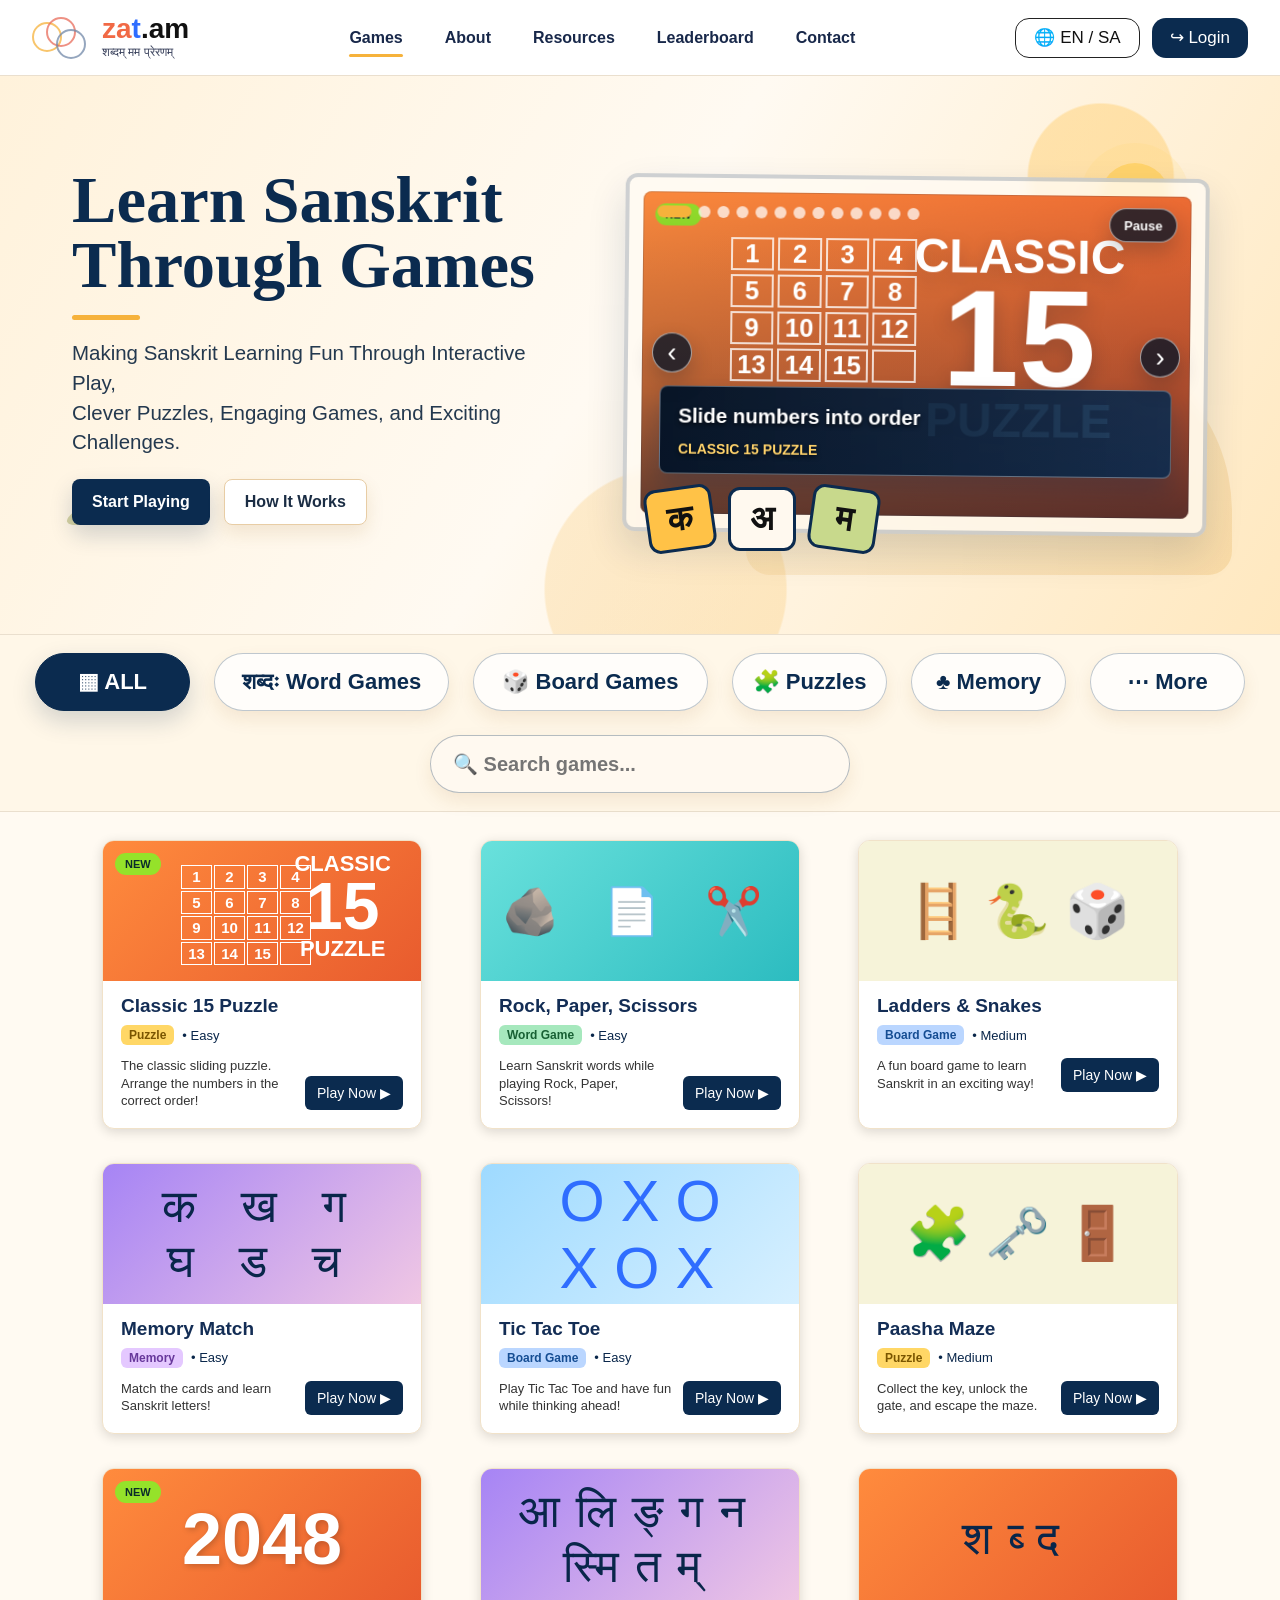
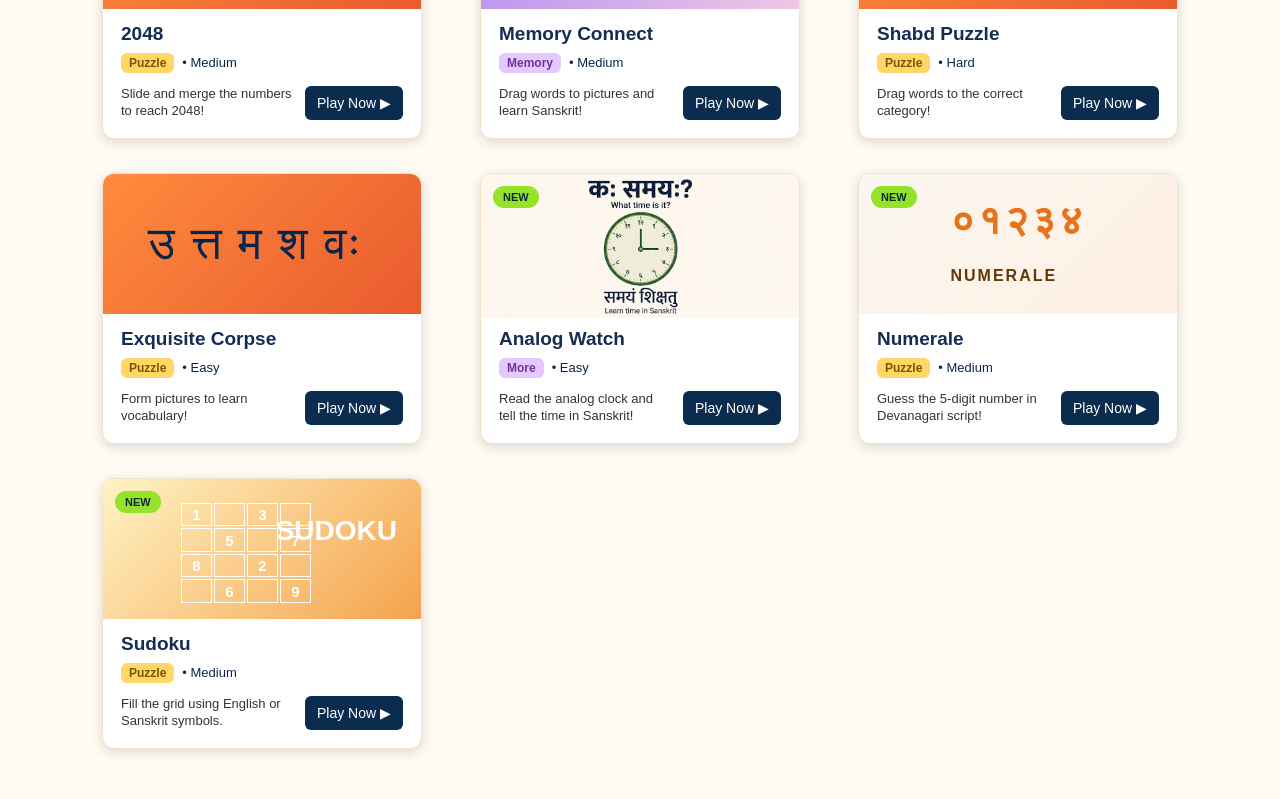
==== index.html @ 0edf9dce "Added more filtter mode" ====
<!DOCTYPE html>
<html lang="en">

<head>
  <meta charset="UTF-8" />
  <meta name="viewport" content="width=device-width, initial-scale=1.0" />
  <title>Zat.am - Sanskrit Games</title>

  <style>
    * {
      box-sizing: border-box;
      margin: 0;
      padding: 0;
      font-family: Arial, Helvetica, sans-serif;
    }

    body {
      background: #fffaf2;
      color: #09264a;
      overflow-x: hidden;
    }

    header {
      height: 76px;
      background: white;
      display: flex;
      align-items: center;
      justify-content: space-between;
      padding: 0 32px;
      border-bottom: 1px solid #eadfce;
      position: sticky;
      top: 0;
      z-index: 10;
    }

    .logo {
      display: flex;
      align-items: center;
      gap: 12px;
    }

    .logo-mark {
      width: 58px;
      height: 42px;
      position: relative;
    }

    .circle {
      position: absolute;
      width: 30px;
      height: 30px;
      border: 2px solid;
      border-radius: 50%;
      opacity: 0.75;
    }

    .c1 {
      border-color: #f6b23b;
      left: 0;
      top: 5px;
    }

    .c2 {
      border-color: #e86c5b;
      left: 14px;
      top: 0;
    }

    .c3 {
      border-color: #7188a8;
      left: 24px;
      top: 12px;
    }

    .logo-text h1 {
      font-size: 28px;
      line-height: 24px;
      font-weight: 800;
    }

    .logo-text span:nth-child(1) {
      color: #f16945;
    }

    .logo-text span:nth-child(2) {
      color: #2f6dff;
    }

    .logo-text span:nth-child(3) {
      color: #111;
    }

    .logo-text p {
      font-size: 12px;
      color: #39415c;
      margin-top: 4px;
    }

    nav {
      display: flex;
      gap: 42px;
      font-weight: 600;
      color: #18284a;
    }

    nav a {
      text-decoration: none;
      color: inherit;
      padding: 28px 0;
      position: relative;
    }

    nav a.active::after {
      content: "";
      position: absolute;
      left: 0;
      bottom: 18px;
      width: 100%;
      height: 3px;
      background: #f6b23b;
      border-radius: 999px;
    }

    .header-actions {
      display: flex;
      align-items: center;
      gap: 12px;
    }

    .lang-btn,
    .login-btn {
      height: 40px;
      border-radius: 14px;
      padding: 0 18px;
      font-size: 17px;
      cursor: pointer;
      display: flex;
      align-items: center;
      gap: 8px;
    }

    .lang-btn {
      background: white;
      border: 1.5px solid #222;
      color: #111;
    }

    .login-btn {
      background: #0b2b4f;
      color: white;
      border: none;
    }

    .user-profile {
      display: none;
      align-items: center;
      gap: 10px;
      background: white;
      border: 1.5px solid #0b2b4f;
      border-radius: 16px;
      padding: 5px 8px 5px 5px;
    }

    .user-profile img {
      width: 34px;
      height: 34px;
      border-radius: 50%;
      object-fit: cover;
      border: 2px solid #f6b23b;
      background: #ffe1a5;
    }

    #userName {
      max-width: 120px;
      font-size: 14px;
      font-weight: 700;
      color: #0b2b4f;
      white-space: nowrap;
      overflow: hidden;
      text-overflow: ellipsis;
    }

    #logoutBtn {
      background: #f6b23b;
      color: white;
      border: none;
      border-radius: 10px;
      padding: 7px 10px;
      cursor: pointer;
      font-weight: 700;
      font-size: 13px;
    }

    #logoutBtn:hover {
      background: #ef6945;
    }

    .hero {
      min-height: clamp(500px, 62vh, 640px);
      background:
        radial-gradient(circle at 86% 18%, rgba(255, 192, 70, 0.34) 0 72px, transparent 74px),
        radial-gradient(circle at 52% 92%, rgba(246, 178, 59, 0.2) 0 120px, transparent 122px),
        linear-gradient(120deg, #fff2db 0%, #fffaf2 48%, #ffe8bf 100%);
      display: grid;
      grid-template-columns: minmax(320px, 0.9fr) minmax(380px, 1.05fr);
      align-items: center;
      gap: clamp(26px, 4vw, 58px);
      padding: clamp(34px, 4.5vw, 58px) clamp(24px, 6vw, 72px);
      overflow: hidden;
      position: relative;
    }

    .hero::before,
    .hero::after {
      content: "";
      position: absolute;
      pointer-events: none;
      opacity: 0.42;
    }

    .hero::before {
      width: 86px;
      height: 22px;
      left: 5%;
      bottom: 21%;
      background: #9d9f47;
      border-radius: 50%;
      transform: rotate(-22deg);
    }

    .hero::after {
      width: 54px;
      height: 16px;
      right: 7%;
      top: 33%;
      background: #d8aa45;
      border-radius: 50%;
      transform: rotate(58deg);
    }

    .hero-text {
      position: relative;
      z-index: 2;
    }

    .hero h2 {
      font-family: Georgia, serif;
      font-size: clamp(44px, 5.2vw, 78px);
      line-height: 0.98;
      color: #0b2b4f;
      margin-bottom: 18px;
      max-width: 580px;
    }

    .underline {
      width: 68px;
      height: 5px;
      background: #f6b23b;
      border-radius: 999px;
      margin-bottom: 18px;
    }

    .hero p {
      color: #24394f;
      font-size: clamp(17px, 1.6vw, 22px);
      line-height: 1.45;
      margin-bottom: 22px;
      max-width: 560px;
    }

    .hero-buttons {
      display: flex;
      flex-wrap: wrap;
      gap: 14px;
      margin-bottom: 18px;
    }

    .primary-btn,
    .secondary-btn {
      min-height: 46px;
      border-radius: 8px;
      padding: 0 20px;
      border: none;
      font-weight: 700;
      cursor: pointer;
      font-size: 16px;
      transition: transform 0.2s ease, box-shadow 0.2s ease, background 0.2s ease;
    }

    .primary-btn {
      background: #0b2b4f;
      color: white;
      box-shadow: 0 10px 22px rgba(11, 43, 79, .18);
    }

    .secondary-btn {
      background: white;
      color: #1b2d44;
      border: 1px solid #e8cda5;
      box-shadow: 0 8px 18px rgba(143, 93, 20, 0.12);
    }

    .primary-btn:hover,
    .secondary-btn:hover {
      transform: translateY(-3px);
      box-shadow: 0 14px 26px rgba(11, 43, 79, .18);
    }

    .hero-art {
      min-height: clamp(320px, 36vw, 440px);
      display: flex;
      align-items: center;
      justify-content: center;
      position: relative;
    }

    .sun {
      width: 70px;
      height: 70px;
      background: #ffd36b;
      border-radius: 50%;
      position: absolute;
      top: 28px;
      right: 38px;
      box-shadow: 0 0 0 20px rgba(255, 211, 107, 0.16);
    }

    .mountain {
      width: clamp(320px, 38vw, 560px);
      height: clamp(160px, 19vw, 250px);
      border-radius: 180px 180px 24px 24px;
      background: linear-gradient(135deg, #f0c879, #d99119);
      position: absolute;
      right: -24px;
      bottom: 0;
      opacity: .18;
    }

    .temple {
      display: none;
    }

    .hero-card {
      width: 68px;
      height: 64px;
      background: #ffc247;
      border: 3px solid #0b2b4f;
      border-radius: 12px;
      display: grid;
      place-items: center;
      font-size: 34px;
      font-weight: 800;
      color: #111;
      transform: rotate(-8deg);
      position: absolute;
      bottom: 24px;
      animation: letterFloat 3.8s ease-in-out infinite;
      z-index: 7;
    }

    .card1 {
      left: 22px;
    }

    .card2 {
      left: 104px;
      background: #fff9ef;
      transform: rotate(0deg);
      animation-delay: -1.1s;
    }

    .card3 {
      left: 186px;
      background: #c8d98c;
      transform: rotate(8deg);
      animation-delay: -2.2s;
    }

    .game-slideshow {
      width: min(620px, 100%);
      height: clamp(280px, 28vw, 385px);
      position: relative;
      z-index: 2;
      border: 4px solid rgba(11, 43, 79, 0.2);
      border-radius: 12px;
      background: rgba(255, 250, 242, 0.78);
      box-shadow: 0 18px 38px rgba(11, 43, 79, 0.14);
      overflow: hidden;
      transform: rotate(0.6deg);
      padding: 14px;
      backdrop-filter: blur(6px);
    }

    .game-slideshow::before {
      content: "";
      position: absolute;
      inset: 14px;
      border-radius: 8px;
      border: 1px solid rgba(11, 43, 79, 0.16);
      pointer-events: none;
      z-index: 2;
    }

    .slide {
      position: absolute;
      inset: 14px;
      display: block;
      border-radius: 8px;
      opacity: 0;
      transform: translateX(22px) scale(0.985);
      transition: opacity 0.45s ease, transform 0.45s ease;
      overflow: hidden;
      background: #fff7e8;
    }

    .slide.active {
      opacity: 1;
      transform: translateX(0) scale(1);
    }

    .slide-preview {
      width: 100%;
      height: 100%;
      position: relative;
      display: grid;
      place-items: center;
      overflow: hidden;
    }

    .slide-preview::after {
      content: "";
      position: absolute;
      inset: 0;
      background: linear-gradient(180deg, rgba(5, 20, 39, 0.02), rgba(5, 20, 39, 0.26) 58%, rgba(5, 20, 39, 0.62));
      pointer-events: none;
    }

    .slide-preview img {
      width: 100%;
      height: 100%;
      object-fit: cover;
      display: block;
    }

    .slide-art {
      position: relative;
      z-index: 1;
      color: #0b2b4f;
      font-size: clamp(48px, 7vw, 84px);
      font-weight: 800;
      line-height: 1.04;
      text-align: center;
      text-shadow: 0 8px 20px rgba(5, 20, 39, 0.14);
    }

    .slide-puzzle-grid {
      position: absolute;
      left: 16%;
      top: 14%;
      z-index: 1;
      width: min(230px, 34%);
      aspect-ratio: 4 / 3;
      display: grid;
      grid-template-columns: repeat(4, 1fr);
      gap: 4px;
    }

    .slide-puzzle-grid span {
      display: grid;
      place-items: center;
      border: 2px solid rgba(255, 255, 255, 0.78);
      color: #fff !important;
      font-weight: 800;
      font-size: clamp(16px, 2vw, 28px);
    }

    .slide-big-title {
      position: absolute;
      right: 12%;
      top: 12%;
      z-index: 1;
      color: #fff !important;
      text-align: center;
      font-size: clamp(28px, 4vw, 48px);
      font-weight: 800;
      line-height: 0.95;
      text-shadow: 0 8px 20px rgba(5, 20, 39, 0.22);
    }

    .slide-big-title strong {
      display: block;
      font-size: clamp(84px, 12vw, 138px);
      line-height: 0.86;
    }

    .slide-caption {
      position: absolute;
      left: 18px;
      right: 18px;
      bottom: 18px;
      max-width: none;
      z-index: 4;
      color: white;
      font-size: clamp(17px, 1.5vw, 22px);
      font-weight: 800;
      line-height: 1.16;
      padding: 14px 18px;
      border-radius: 8px;
      background: linear-gradient(90deg, rgba(5, 20, 39, 0.98), rgba(11, 43, 79, 0.9));
      border: 1px solid rgba(255, 255, 255, 0.35);
      box-shadow: 0 14px 24px rgba(11, 43, 79, 0.28);
      text-shadow: 0 2px 4px rgba(0, 0, 0, 0.72);
    }

    .slide-caption,
    .slide-caption * {
      color: #fff !important;
    }

    .slide-caption span {
      display: block;
      color: #ffd36b !important;
      font-size: 14px;
      margin-top: 8px;
      text-transform: uppercase;
      letter-spacing: 0;
    }

    .slide-dots {
      position: absolute;
      left: 28px;
      top: 28px;
      z-index: 5;
      display: flex;
      gap: 7px;
    }

    .slide-dot {
      width: 12px;
      height: 12px;
      border-radius: 50%;
      border: 0;
      background: rgba(255, 255, 255, 0.72);
      cursor: pointer;
      transition: width 0.2s ease, background 0.2s ease;
    }

    .slide-dot.active {
      background: #f6b23b;
      width: 34px;
      border-radius: 999px;
    }

    .slide-arrow,
    .slide-toggle {
      position: absolute;
      z-index: 6;
      border: 1px solid rgba(255, 255, 255, 0.56);
      background: rgba(5, 20, 39, 0.78);
      color: white;
      box-shadow: 0 10px 22px rgba(5, 20, 39, 0.24);
      cursor: pointer;
      transition: transform 0.2s ease, background 0.2s ease;
    }

    .slide-arrow {
      top: 50%;
      width: 40px;
      height: 40px;
      border-radius: 50%;
      display: grid;
      place-items: center;
      font-size: 28px;
      line-height: 1;
      transform: translateY(-50%);
    }

    .slide-arrow:hover,
    .slide-toggle:hover {
      background: rgba(11, 43, 79, 0.94);
    }

    .slide-prev {
      left: 24px;
    }

    .slide-next {
      right: 24px;
    }

    .slide-arrow:hover {
      transform: translateY(-50%) scale(1.06);
    }

    .slide-toggle {
      right: 28px;
      top: 26px;
      min-height: 34px;
      border-radius: 999px;
      padding: 0 14px;
      font-size: 13px;
      font-weight: 800;
    }

    .search-box {
      width: min(420px, 100%);
      position: relative;
    }

    #gameSearch {
      width: 100%;
      height: 58px;
      padding: 0 22px;
      border: 1.5px solid rgba(11, 43, 79, 0.3);
      border-radius: 999px;
      background: rgba(255, 250, 242, 0.86);
      color: #09264a;
      font-size: 20px;
      font-weight: 800;
      outline: none;
      box-shadow: 0 8px 18px rgba(143, 93, 20, 0.1);
      transition: all 0.2s ease;
    }

    #gameSearch:focus {
      background: white;
      border-color: #f6b23b;
      box-shadow: 0 4px 14px rgba(246, 178, 59, .35);
    }

    .category-bar {
      background: #fff7e8;
      display: flex;
      justify-content: center;
      align-items: center;
      gap: 24px;
      padding: 18px 32px;
      border-top: 1px solid #eadfce;
      border-bottom: 1px solid #eadfce;
      flex-wrap: wrap;
    }

    .category {
      min-width: 155px;
      height: 58px;
      border-radius: 999px;
      border: 1.5px solid rgba(11, 43, 79, 0.26);
      background: rgba(255, 255, 255, 0.78);
      color: #0b2b4f;
      font-size: 22px;
      font-weight: 800;
      display: flex;
      align-items: center;
      justify-content: center;
      gap: 10px;
      box-shadow: 0 8px 18px rgba(143, 93, 20, 0.1);
      cursor: pointer;
      white-space: nowrap;
      transition: all 0.2s ease;
    }

    .category:hover {
      transform: translateY(-4px) scale(1.03);
      box-shadow: 0 8px 18px rgba(11, 43, 79, .16);
    }

    .category.wide {
      min-width: 235px;
    }

    .category.active {
      background: #0b2b4f;
      color: white;
      border-color: #0b2b4f;
      box-shadow: 0 10px 24px rgba(11, 43, 79, .18);
    }

    .games {
      max-width: 1120px;
      margin: 28px auto 50px;
      display: grid;
      grid-template-columns: repeat(3, 320px);
      justify-content: center;
      gap: 34px 58px;
    }

    .game-card {
      width: 320px;
      background: white;
      border-radius: 12px;
      overflow: hidden;
      box-shadow: 0 3px 12px rgba(0, 0, 0, .14);
      border: 1px solid #f1e2c9;
      transition: transform 0.24s ease, box-shadow 0.24s ease;
    }

    .game-card:hover {
      transform: translateY(-8px) rotate(-0.4deg);
      box-shadow: 0 14px 28px rgba(11, 43, 79, .18);
    }

    .game-card:hover .game-image {
      transform: scale(1.025);
    }

    .game-card.hide {
      display: none;
    }

    .game-image {
      height: 140px;
      position: relative;
      display: grid;
      place-items: center;
      transition: transform 0.24s ease;
    }

    .orange {
      background: linear-gradient(135deg, #ff8b3d, #e85b2e);
    }

    .teal {
      background: linear-gradient(135deg, #69e1dc, #2cbcc0);
    }

    .green {
      background: #f6f3d9;
    }

    .purple {
      background: linear-gradient(135deg, #a684f5, #f0c7e4);
    }

    .blue {
      background: linear-gradient(135deg, #9edaff, #d7f0ff);
    }

    .new-tag {
      position: absolute;
      top: 12px;
      left: 12px;
      background: #95e22a;
      color: #0b2b2b;
      font-size: 11px;
      font-weight: 800;
      padding: 5px 10px;
      border-radius: 999px;
    }

    .puzzle-preview {
      width: 130px;
      height: 100px;
      display: grid;
      grid-template-columns: repeat(4, 1fr);
      gap: 2px;
      position: absolute;
      left: 78px;
      top: 24px;
    }

    .puzzle-preview div {
      border: 1px solid white;
      color: white;
      display: grid;
      place-items: center;
      font-weight: 700;
      font-size: 15px;
    }

    .big-title {
      position: absolute;
      right: 30px;
      top: 12px;
      color: white;
      text-align: center;
      font-size: 22px;
      font-weight: 800;
      line-height: 1;
    }

    .big-title strong {
      font-size: 66px;
      display: block;
      line-height: .95;
    }

    .emoji-art {
      font-size: 46px;
      letter-spacing: 16px;
      text-align: center;
      position: relative;
    }

    .game-content {
      padding: 14px 18px 18px;
    }

    .game-content h3 {
      font-size: 19px;
      color: #132d55;
      margin-bottom: 8px;
    }

    .meta {
      display: flex;
      align-items: center;
      gap: 8px;
      font-size: 13px;
      margin-bottom: 12px;
    }

    .pill {
      padding: 3px 8px;
      border-radius: 6px;
      font-weight: 700;
      font-size: 12px;
    }

    .yellow-pill {
      background: #ffd766;
      color: #7a5500;
    }

    .green-pill {
      background: #a6e8bd;
      color: #176033;
    }

    .blue-pill {
      background: #bad6ff;
      color: #154d93;
    }

    .purple-pill {
      background: #e4c8ff;
      color: #67379b;
    }

    .game-bottom {
      display: flex;
      align-items: flex-end;
      justify-content: space-between;
      gap: 10px;
    }

    .game-bottom p {
      font-size: 13px;
      color: #333;
      line-height: 1.35;
    }

    .play-btn {
      background: #0b2b4f;
      color: white;
      border: none;
      border-radius: 6px;
      padding: 9px 12px;
      white-space: nowrap;
      cursor: pointer;
      font-size: 14px;
      text-decoration: none;
      display: inline-block;
      transition: transform 0.18s ease, box-shadow 0.18s ease, background 0.18s ease;
    }

    .play-btn:hover,
    .primary-btn:hover,
    .secondary-btn:hover,
    .lang-btn:hover,
    .login-btn:hover {
      transform: translateY(-2px);
      box-shadow: 0 8px 18px rgba(11, 43, 79, .16);
    }

    @keyframes letterFloat {

      0%,
      100% {
        translate: 0 0;
      }

      50% {
        translate: 0 -10px;
      }
    }

    .empty-state {
      display: none;
      text-align: center;
      grid-column: 1 / -1;
      color: #0b2b4f;
      font-size: 22px;
      font-weight: 700;
      padding: 60px 0;
    }

    .reveal-on-scroll {
      opacity: 0;
      transform: translateY(18px);
      transition: opacity 0.48s ease, transform 0.48s ease;
    }

    .reveal-on-scroll.in-view {
      opacity: 1;
      transform: translateY(0);
    }

    @media (prefers-reduced-motion: reduce) {

      .slide,
      .hero-card,
      .reveal-on-scroll {
        animation: none;
        transition: none;
      }
    }

    @media (max-width: 1100px) {
      .games {
        grid-template-columns: repeat(2, 320px);
      }
    }

    @media (max-width: 900px) {
      header {
        height: auto;
        padding: 16px;
        flex-wrap: wrap;
        gap: 16px;
      }

      nav {
        order: 3;
        width: 100%;
        justify-content: center;
        gap: 20px;
      }

      .hero {
        grid-template-columns: 1fr;
        padding: 30px;
      }

      .game-slideshow {
        margin-top: 10px;
        transform: none;
      }

      .games {
        grid-template-columns: 1fr;
        padding: 0 20px;
      }

      .category {
        min-width: 150px;
        font-size: 20px;
      }

      .category.wide {
        min-width: 220px;
      }
    }
  </style>
</head>

<body>

  <header>
    <div class="logo">
      <div class="logo-mark">
        <div class="circle c1"></div>
        <div class="circle c2"></div>
        <div class="circle c3"></div>
      </div>

      <div class="logo-text">
        <h1>
          <span>za</span><span>t</span><span>.am</span>
        </h1>
        <p>शब्दम् मम प्रेरणम्</p>
      </div>
    </div>

    <nav>
      <a href="#" class="active" data-i18n="navGames">Games</a>
      <a href="About.html" data-i18n="navAbout">About</a>
      <a href="Resources.html" data-i18n="navResources">Resources</a>
      <a href="leaderboard.html" data-i18n="navLeaderboard">Leaderboard</a>
      <a href="Contact.html" data-i18n="navContact">Contact</a>
    </nav>

    <div class="header-actions">
      <button class="lang-btn">🌐 EN / SA</button>

      <button class="login-btn" id="loginBtn" data-i18n="login">↪ Login</button>

      <div class="user-profile" id="userProfile">
        <img id="userAvatar" src="https://ui-avatars.com/api/?name=User&background=ffe1a5&color=09264a"
          alt="User Avatar">
        <span id="userName"></span>
        <button id="logoutBtn">Logout</button>
      </div>
    </div>
  </header>

  <section class="hero">
    <div class="hero-text">
      <h2 data-i18n="heroTitle">Learn Sanskrit<br>Through Games</h2>
      <div class="underline"></div>
      <p data-i18n="heroDesc">
        Making Sanskrit Learning Fun Through Interactive Play,<br>
        Clever Puzzles, Engaging Games, and Exciting Challenges.
      </p>

      <div class="hero-buttons">
        <button class="primary-btn" id="startPlayingBtn" data-i18n="startPlaying">Start Playing</button>
        <button class="secondary-btn" id="howItWorksBtn" data-i18n="howItWorks">How It Works</button>
      </div>
    </div>

    <div class="hero-art">
      <div class="sun"></div>
      <div class="mountain"></div>
      <div class="temple"></div>
      <div class="hero-card card1">क</div>
      <div class="hero-card card2">अ</div>
      <div class="hero-card card3">म</div>
      <div class="game-slideshow" aria-label="Featured games">
        <div class="slide active">
          <div class="slide-preview orange">
            <span class="new-tag" data-i18n="newTag">NEW</span>
            <div class="slide-puzzle-grid" aria-hidden="true">
              <span>1</span><span>2</span><span>3</span><span>4</span>
              <span>5</span><span>6</span><span>7</span><span>8</span>
              <span>9</span><span>10</span><span>11</span><span>12</span>
              <span>13</span><span>14</span><span>15</span><span></span>
            </div>
            <div class="slide-big-title">CLASSIC<strong>15</strong>PUZZLE</div>
          </div>
          <p class="slide-caption" data-i18n="slidePuzzle">Slide numbers into order<span>Classic 15 Puzzle</span></p>
        </div>
        <div class="slide">
          <div class="slide-preview teal">
            <div class="slide-art">🪨&nbsp;&nbsp;📄&nbsp;&nbsp;✂️</div>
          </div>
          <p class="slide-caption" data-i18n="slideWords">Play quick Sanskrit words<span>Rock Paper Scissors</span></p>
        </div>
        <div class="slide">
          <div class="slide-preview green">
            <div class="slide-art">🪜&nbsp;&nbsp;🐍&nbsp;&nbsp;🎲</div>
          </div>
          <p class="slide-caption" data-i18n="slideBoard">Roll, climb, and listen<span>Ladders & Snakes</span></p>
        </div>
        <div class="slide">
          <div class="slide-preview purple">
            <div class="slide-art">क&nbsp;&nbsp;ख&nbsp;&nbsp;ग<br>घ&nbsp;&nbsp;ड&nbsp;&nbsp;च</div>
          </div>
          <p class="slide-caption" data-i18n="slideMemory">Match letters and remember<span>Memory Match</span></p>
        </div>
        <div class="slide">
          <div class="slide-preview blue">
            <div class="slide-art" style="color:#2f6dff;">O X O<br>X O X</div>
          </div>
          <p class="slide-caption" data-i18n="slideTic">Think ahead and win<span>Tic Tac Toe</span></p>
        </div>
        <div class="slide">
          <div class="slide-preview green">
            <div class="slide-art">🧩&nbsp;&nbsp;🗝️&nbsp;&nbsp;🚪</div>
          </div>
          <p class="slide-caption" data-i18n="slideMaze">Find the key and escape<span>Paasha Maze</span></p>
        </div>
        <div class="slide">
          <div class="slide-preview orange">
            <span class="new-tag" data-i18n="newTag">NEW</span>
            <div class="slide-art" style="color:white;">2048</div>
          </div>
          <p class="slide-caption" data-i18n="slide2048">Slide and merge numbers<span>2048</span></p>
        </div>
        <div class="slide">
          <div class="slide-preview purple">
            <div class="slide-art">आलिङ्गन<br>स्मितम्</div>
          </div>
          <p class="slide-caption" data-i18n="slideMemoryConnect">Connect words to pictures<span>Memory Connect</span>
          </p>
        </div>
        <div class="slide">
          <div class="slide-preview orange">
            <div class="slide-art" style="color:white;">शब्द</div>
          </div>
          <p class="slide-caption" data-i18n="slideShabd">Sort the Sanskrit words<span>Shabd Puzzle</span></p>
        </div>
        <div class="slide">
          <div class="slide-preview orange">
            <div class="slide-art" style="color:white;">उत्तमशवः</div>
          </div>
          <p class="slide-caption" data-i18n="slideCorpse">Build pictures and vocabulary<span>Exquisite Corpse</span>
          </p>
        </div>
        <div class="slide">
          <div class="slide-preview">
            <span class="new-tag" data-i18n="newTag">NEW</span>
            <img src="Games/Analog Watch/cover.jpg" alt="Analog Watch thumbnail">
          </div>
          <p class="slide-caption" data-i18n="slideWatch">Tell time in Sanskrit<span>Analog Watch</span></p>
        </div>
        <div class="slide">
          <div class="slide-preview" style="background: linear-gradient(135deg, #FAF6EF, #FFF0E4);">
            <span class="new-tag" data-i18n="newTag">NEW</span>
            <div class="slide-art" style="color:#e8721a; letter-spacing:6px;">०१२३४</div>
          </div>
          <p class="slide-caption" data-i18n="slideNumerale">Guess the Devanagari number<span>Numerale</span></p>
        </div>
        <div class="slide">
          <div class="slide-preview" style="background: linear-gradient(135deg, #fff3c4, #f4a34c);">
            <span class="new-tag" data-i18n="newTag">NEW</span>
            <div class="slide-puzzle-grid" aria-hidden="true">
              <span>१</span><span></span><span>३</span><span></span>
              <span></span><span>५</span><span></span><span>७</span>
              <span>८</span><span></span><span>२</span><span></span>
              <span></span><span>६</span><span></span><span>९</span>
            </div>
            <div class="slide-big-title">SUDOKU</div>
          </div>
          <p class="slide-caption" data-i18n="slideSudoku">Fill the Sanskrit number grid<span>Sudoku</span></p>
        </div>
        <div class="slide-dots" aria-hidden="true">
          <button class="slide-dot active" data-slide-target="0" type="button"></button>
          <button class="slide-dot" data-slide-target="1" type="button"></button>
          <button class="slide-dot" data-slide-target="2" type="button"></button>
          <button class="slide-dot" data-slide-target="3" type="button"></button>
          <button class="slide-dot" data-slide-target="4" type="button"></button>
          <button class="slide-dot" data-slide-target="5" type="button"></button>
          <button class="slide-dot" data-slide-target="6" type="button"></button>
          <button class="slide-dot" data-slide-target="7" type="button"></button>
          <button class="slide-dot" data-slide-target="8" type="button"></button>
          <button class="slide-dot" data-slide-target="9" type="button"></button>
          <button class="slide-dot" data-slide-target="10" type="button"></button>
          <button class="slide-dot" data-slide-target="11" type="button"></button>
          <button class="slide-dot" data-slide-target="12" type="button"></button>
        </div>
        <button class="slide-arrow slide-prev" id="slidePrev" type="button"
          aria-label="Previous slide">&lsaquo;</button>
        <button class="slide-arrow slide-next" id="slideNext" type="button" aria-label="Next slide">&rsaquo;</button>
        <button class="slide-toggle" id="slideshowToggle" type="button" aria-label="Pause slideshow">Pause</button>
      </div>
    </div>
  </section>
  <section class="category-bar">
    <button class="category active" data-filter="all" data-i18n="catAll">▦ ALL</button>
    <button class="category wide" data-filter="word" data-i18n="catWord">शब्दः Word Games</button>
    <button class="category wide" data-filter="board" data-i18n="catBoard">🎲 Board Games</button>
    <button class="category" data-filter="puzzle" data-i18n="catPuzzle">🧩 Puzzles</button>
    <button class="category" data-filter="memory" data-i18n="catMemory">♣ Memory</button>
    <button class="category" data-filter="more" data-i18n="catMore">⋯ More</button>
    <div class="search-box">
      <input type="text" id="gameSearch" placeholder="🔍 Search games...">
    </div>
  </section>

  <main class="games" id="gamesSection">

    <article class="game-card" data-category="puzzle" data-title="classic 15 puzzle fifteen sliding numbers">
      <div class="game-image orange">
        <span class="new-tag" data-i18n="newTag">NEW</span>

        <div class="puzzle-preview">
          <div>1</div>
          <div>2</div>
          <div>3</div>
          <div>4</div>
          <div>5</div>
          <div>6</div>
          <div>7</div>
          <div>8</div>
          <div>9</div>
          <div>10</div>
          <div>11</div>
          <div>12</div>
          <div>13</div>
          <div>14</div>
          <div>15</div>
          <div></div>
        </div>

        <div class="big-title">
          CLASSIC
          <strong>15</strong>
          PUZZLE
        </div>
      </div>

      <div class="game-content">
        <h3 data-i18n="puzzleTitle">Classic 15 Puzzle</h3>
        <div class="meta">
          <span class="pill yellow-pill" data-i18n="puzzleTag">Puzzle</span>
          <span data-i18n="easy">• Easy</span>
        </div>

        <div class="game-bottom">
          <p data-i18n="puzzleDesc">The classic sliding puzzle. Arrange the numbers in the correct order!</p>
          <a href="Games/Puzzles/C15Puzzle.html" class="play-btn" data-i18n="playNow">Play Now ▶</a>
        </div>
      </div>
    </article>

    <article class="game-card" data-category="word" data-title="rock paper scissors word game">
      <div class="game-image teal">
        <div class="emoji-art">🪨 📄 ✂️</div>
      </div>

      <div class="game-content">
        <h3 data-i18n="rpsTitle">Rock, Paper, Scissors</h3>
        <div class="meta">
          <span class="pill green-pill" data-i18n="wordTag">Word Game</span>
          <span data-i18n="easy">• Easy</span>
        </div>

        <div class="game-bottom">
          <p data-i18n="rpsDesc">Learn Sanskrit words while playing Rock, Paper, Scissors!</p>
          <a href="Games/RockPaperScissors/" class="play-btn" data-i18n="playNow">Play Now ▶</a>
        </div>
      </div>
    </article>

    <article class="game-card" data-category="board" data-title="ladders snakes board game dice">
      <div class="game-image green">
        <div style="font-size:52px;">🪜 🐍 🎲</div>
      </div>

      <div class="game-content">
        <h3 data-i18n="ladderTitle">Ladders & Snakes</h3>
        <div class="meta">
          <span class="pill blue-pill" data-i18n="boardTag">Board Game</span>
          <span data-i18n="medium">• Medium</span>
        </div>

        <div class="game-bottom">
          <p data-i18n="ladderDesc">A fun board game to learn Sanskrit in an exciting way!</p>
          <a href="Games/Snakes%20%26%20Ladders/" class="play-btn" data-i18n="playNow">Play Now ▶</a>
        </div>
      </div>
    </article>

    <article class="game-card" data-category="memory" data-title="memory match card letters">
      <div class="game-image purple">
        <div class="emoji-art">क ख ग<br>घ ड च</div>
      </div>

      <div class="game-content">
        <h3 data-i18n="memoryTitle">Memory Match</h3>
        <div class="meta">
          <span class="pill purple-pill" data-i18n="memoryTag">Memory</span>
          <span data-i18n="easy">• Easy</span>
        </div>

        <div class="game-bottom">
          <p data-i18n="memoryDesc">Match the cards and learn Sanskrit letters!</p>
          <a href="Games/MemoryMatch/MemoryMatch.html" class="play-btn" data-i18n="playNow">Play Now ▶</a>
        </div>
      </div>
    </article>

    <article class="game-card" data-category="board" data-title="tic tac toe board game x o">
      <div class="game-image blue">
        <div style="font-size:58px; color:#2f6dff;">O X O<br>X O X</div>
      </div>

      <div class="game-content">
        <h3 data-i18n="tttTitle">Tic Tac Toe</h3>
        <div class="meta">
          <span class="pill blue-pill" data-i18n="boardTag">Board Game</span>
          <span data-i18n="easy">• Easy</span>
        </div>

        <div class="game-bottom">
          <p data-i18n="tttDesc">Play Tic Tac Toe and have fun while thinking ahead!</p>
          <a href="Games/Tic-Tac-Toe/tictactoe.html" class="play-btn" data-i18n="playNow">Play Now ▶</a>
        </div>
      </div>
    </article>

    <article class="game-card" data-category="puzzle" data-title="maze paasha key gate puzzle">
      <div class="game-image green">
        <div style="font-size:52px;">🧩 🗝️ 🚪</div>
      </div>

      <div class="game-content">
        <h3>Paasha Maze</h3>
        <div class="meta">
          <span class="pill yellow-pill">Puzzle</span>
          <span data-i18n="medium">• Medium</span>
        </div>

        <div class="game-bottom">
          <p>Collect the key, unlock the gate, and escape the maze.</p>
          <a href="Games/022-p/" class="play-btn" data-i18n="playNow">Play Now ▶</a>
        </div>
      </div>
    </article>

    <article class="game-card" data-category="puzzle" data-title="2048 number puzzle sliding merge game">
      <div class="game-image orange">
        <span class="new-tag" data-i18n="newTag">NEW</span>
        <div style="font-size:72px; font-weight:800; color:white; text-shadow:2px 2px 6px rgba(0,0,0,.2);">2048</div>
      </div>

      <div class="game-content">
        <h3 data-i18n="game2048Title">2048</h3>
        <div class="meta">
          <span class="pill yellow-pill" data-i18n="puzzleTag">Puzzle</span>
          <span data-i18n="medium">• Medium</span>
        </div>

        <div class="game-bottom">
          <p data-i18n="game2048Desc">Slide and merge the numbers to reach 2048!</p>
          <a href="Games/2048/2048.html" class="play-btn" data-i18n="playNow">Play Now ▶</a>
        </div>
      </div>
    </article>

    <article class="game-card" data-category="memory" data-title="memory connect words to picture game">
      <div class="game-image purple">
        <div class="emoji-art">आलिङ्गन<br>स्मितम्</div>
      </div>

      <div class="game-content">
        <h3 data-i18n="memorycTitle">Memory Connect</h3>
        <div class="meta">
          <span class="pill purple-pill" data-i18n="memoryTag">Memory</span>
          <span data-i18n="medium">• Medium</span>
        </div>

        <div class="game-bottom">
          <p data-i18n="memorycDesc">Drag words to pictures and learn Sanskrit!</p>
          <a href="Games/MemoryConnect/MemoryConnect.html" class="play-btn" data-i18n="playNow">Play Now ▶</a>
        </div>
      </div>
    </article>

    <article class="game-card" data-category="puzzle" data-title="shabd puzzle put words in the right declension">
      <div class="game-image orange">
        <div class="emoji-art">शब्द</div>
      </div>

      <div class="game-content">
        <h3 data-i18n="shabdTitle">Shabd Puzzle</h3>
        <div class="meta">
          <span class="pill yellow-pill" data-i18n="puzzleTag">Puzzle</span>
          <span data-i18n="hard">• Hard</span>
        </div>

        <div class="game-bottom">
          <p data-i18n="shabdDesc">Drag words to the correct category!</p>
          <a href="Games/ShabdPuzzle/shabd.html" class="play-btn" data-i18n="playNow">Play Now ▶</a>
        </div>
      </div>
    </article>

    <article class="game-card" data-category="puzzle"
      data-title="exquisite corpse move parts into the right place to get the word">
      <div class="game-image orange">
        <div class="emoji-art">उत्तमशवः</div>
      </div>

      <div class="game-content">
        <h3 data-i18n="ecTitle">Exquisite Corpse</h3>
        <div class="meta">
          <span class="pill yellow-pill" data-i18n="puzzleTag">Puzzle</span>
          <span data-i18n="easy">• Easy</span>
        </div>

        <div class="game-bottom">
          <p data-i18n="ecDesc">Form pictures to learn vocabulary!</p>
          <a href="Games/ExquisiteCorpse/ExquisiteCorpse.html" class="play-btn" data-i18n="playNow">Play Now ▶</a>
        </div>
      </div>
    </article>

    <article class="game-card" data-category="more" data-title="analog watch clock time sanskrit kah samayah">
      <div class="game-image" style="background:#fff; padding:0;">
        <span class="new-tag" data-i18n="newTag">NEW</span>
        <img src="Games/Analog Watch/cover.jpg" alt="Analog Watch" style="width:100%; height:100%; object-fit:cover;">
      </div>

      <div class="game-content">
        <h3 data-i18n="analogWatchTitle">Analog Watch</h3>
        <div class="meta">
          <span class="pill purple-pill" data-i18n="moreTag">More</span>
          <span data-i18n="easy">• Easy</span>
        </div>

        <div class="game-bottom">
          <p data-i18n="analogWatchDesc">Read the analog clock and tell the time in Sanskrit!</p>
          <a href="Games/Analog Watch/index.html" class="play-btn" data-i18n="playNow">Play Now ▶</a>
        </div>
      </div>
    </article>

    <article class="game-card" data-category="puzzle" data-title="numerale devanagari numeral number guessing wordle">
      <div class="game-image" style="background: linear-gradient(135deg, #FAF6EF, #FFF0E4); padding:0;">
        <span class="new-tag" data-i18n="newTag">NEW</span>
        <div
          style="font-size:40px; font-weight:800; color:#E8721A; letter-spacing:4px; font-family:'Noto Sans Devanagari',system-ui,sans-serif;">
          ०१२३४<br><span style="font-size:16px; font-weight:700; letter-spacing:2px; color:#633806;">NUMERALE</span>
        </div>
      </div>

      <div class="game-content">
        <h3 data-i18n="numeraleTitle">Numerale</h3>
        <div class="meta">
          <span class="pill yellow-pill" data-i18n="puzzleTag">Puzzle</span>
          <span data-i18n="medium">• Medium</span>
        </div>

        <div class="game-bottom">
          <p data-i18n="numeraleDesc">Guess the 5-digit number in Devanagari script!</p>
          <a href="Games/051-Numerali/051-Numerale.html" class="play-btn" data-i18n="playNow">Play Now ▶</a>
        </div>
      </div>
    </article>

    <article class="game-card" data-category="puzzle" data-title="sudoku number logic sanskrit english grid">
      <div class="game-image" style="background: linear-gradient(135deg, #fff3c4, #f4a34c);">
        <span class="new-tag" data-i18n="newTag">NEW</span>
        <div class="puzzle-preview">
          <div>1</div>
          <div></div>
          <div>3</div>
          <div></div>
          <div></div>
          <div>5</div>
          <div></div>
          <div>7</div>
          <div>8</div>
          <div></div>
          <div>2</div>
          <div></div>
          <div></div>
          <div>6</div>
          <div></div>
          <div>9</div>
        </div>
        <div class="big-title" style="right:24px; top:38px; font-size:28px;">SUDOKU</div>
      </div>

      <div class="game-content">
        <h3 data-i18n="sudokuTitle">Sudoku</h3>
        <div class="meta">
          <span class="pill yellow-pill" data-i18n="puzzleTag">Puzzle</span>
          <span data-i18n="medium">• Medium</span>
        </div>

        <div class="game-bottom">
          <p data-i18n="sudokuDesc">Fill the grid using English or Sanskrit symbols.</p>
          <a href="Games/004-sis(Sudoku)/index.html" class="play-btn" data-i18n="playNow">Play Now ▶</a>
        </div>
      </div>
    </article>
    <div class="empty-state" data-i18n="emptyState">No games available in this category yet.</div>

  </main>

  <script type="module">
    import {
      auth,
      provider,
      signInWithPopup,
      signOut,
      onAuthStateChanged
    } from "./firebase-config.js";

    const categoryButtons = document.querySelectorAll(".category");
    const gameCards = document.querySelectorAll(".game-card");
    const emptyState = document.querySelector(".empty-state");
    const langBtn = document.querySelector(".lang-btn");
    const startPlayingBtn = document.getElementById("startPlayingBtn");
    const howItWorksBtn = document.getElementById("howItWorksBtn");
    const loginBtn = document.getElementById("loginBtn");
    const searchInput = document.getElementById("gameSearch");
    const slides = document.querySelectorAll(".slide");
    const slideDots = document.querySelectorAll(".slide-dot");
    const slidePrev = document.getElementById("slidePrev");
    const slideNext = document.getElementById("slideNext");
    const slideshowToggle = document.getElementById("slideshowToggle");

    const userProfile = document.getElementById("userProfile");
    const userAvatar = document.getElementById("userAvatar");
    const userName = document.getElementById("userName");
    const logoutBtn = document.getElementById("logoutBtn");

    let currentLanguage = localStorage.getItem("zatamLanguage") || "en";
    let currentFilter = "all";
    let currentSlide = 0;
    let slideTimer = null;
    let slideshowPaused = false;

    function getDefaultAvatar(name = "User") {
      return `https://ui-avatars.com/api/?name=${encodeURIComponent(name)}&background=ffe1a5&color=09264a`;
    }

    function getSafeGooglePhoto(photoURL) {
      if (!photoURL) return "";

      return photoURL
        .replace("=s96-c", "=s200-c")
        .replace("=s64-c", "=s200-c")
        .replace("=s48-c", "=s200-c");
    }

    function setAvatar(imgElement, user) {
      const name = user?.displayName || "User";
      const googlePhoto = getSafeGooglePhoto(user?.photoURL);

      imgElement.alt = name;
      imgElement.src = googlePhoto || getDefaultAvatar(name);

      imgElement.onerror = () => {
        imgElement.onerror = null;
        imgElement.src = getDefaultAvatar(name);
      };
    }

    const translations = {
      en: {
        navGames: "Games",
        navAbout: "About",
        navResources: "Resources",
        navLeaderboard: "Leaderboard",
        navContact: "Contact",
        login: "↪ Login",
        logout: "Logout",

        heroTitle: "Learn Sanskrit<br>Through Games",
        heroDesc: "Play interactive Sanskrit learning games<br>built with ZimJS. Fun, engaging and educational!",
        startPlaying: "🎮 Start Playing",
        howItWorks: "📖 How It Works",

        searchPlaceholder: "🔍 Search games...",
        slideAll: "Choose a game and begin<span>All games</span>",
        slidePuzzle: "Slide numbers into order<span>Classic 15 Puzzle</span>",
        slideBoard: "Roll, climb, and listen<span>Ladders & Snakes</span>",
        slideMemory: "Match letters from memory<span>Memory Match</span>",
        slideWords: "Play quick Sanskrit words<span>Rock Paper Scissors</span>",
        slideTic: "Think ahead and win<span>Tic Tac Toe</span>",
        slideMaze: "Find the key and escape<span>Paasha Maze</span>",
        slide2048: "Slide and merge numbers<span>2048</span>",
        slideMemoryConnect: "Connect words to pictures<span>Memory Connect</span>",
        slideShabd: "Sort the Sanskrit words<span>Shabd Puzzle</span>",
        slideCorpse: "Build pictures and vocabulary<span>Exquisite Corpse</span>",
        slideWatch: "Tell time in Sanskrit<span>Analog Watch</span>",
        slideNumerale: "Guess the Devanagari number<span>Numerale</span>",
        slideSudoku: "Fill the Sanskrit number grid<span>Sudoku</span>",

        catAll: "▦ ALL",
        catWord: "शब्दः Word Games",
        catBoard: "🎲 Board Games",
        catPuzzle: "🧩 Puzzles",
        catMemory: "♣ Memory",
        catMore: "⋯ More",

        newTag: "NEW",
        puzzleTitle: "Classic 15 Puzzle",
        puzzleTag: "Puzzle",
        wordTag: "Word Game",
        boardTag: "Board Game",
        memoryTag: "Memory",

        easy: "• Easy",
        medium: "• Medium",
        hard: "• Hard",

        puzzleDesc: "The classic sliding puzzle. Arrange the numbers in the correct order!",
        rpsTitle: "Rock, Paper, Scissors",
        rpsDesc: "Learn Sanskrit words while playing Rock, Paper, Scissors!",
        ladderTitle: "Ladders & Snakes",
        ladderDesc: "A fun board game to learn Sanskrit in an exciting way!",
        memoryTitle: "Memory Match",
        memoryDesc: "Match the cards and learn Sanskrit letters!",
        memorycTitle: "Memory Connect",
        memorycDesc: "Drag words to pictures and learn Sanskrit!",
        tttTitle: "Tic Tac Toe",
        tttDesc: "Play Tic Tac Toe and have fun while thinking ahead!",
        game2048Title: "2048",
        game2048Desc: "Slide and merge the numbers to reach 2048!",
        shabdTitle: "Shabd Puzzle",
        shabdDesc: "Drag words to the correct category!",
        ecTitle: "Exquisite Corpse",
        ecDesc: "Form pictures to learn vocabulary!",
        analogWatchTitle: "Analog Watch",
        analogWatchDesc: "Read the analog clock and tell the time in Sanskrit!",
        moreTag: "More",
        numeraleTitle: "Numerale",
        numeraleDesc: "Guess the 5-digit number in Devanagari script!",
        sudokuTitle: "Sudoku",
        sudokuDesc: "Fill the grid using English or Sanskrit symbols.",

        playNow: "Play Now ▶",
        emptyState: "No games found.",
        langButton: "🌐 EN / SA",

        comingSoon: "This game is coming soon!",
        howText: "Choose a game category, click Play Now, and learn Sanskrit through simple interactive games.",
        loginFailed: "Login failed. Please try again."
      },

      sa: {
        navGames: "क्रीडाः",
        navAbout: "विषये",
        navResources: "संसाधनानि",
        navLeaderboard: "श्रेष्ठसूची",
        navContact: "सम्पर्कः",
        login: "↪ प्रवेशः",
        logout: "निर्गमः",

        heroTitle: "संस्कृतम्<br>क्रीडाभिः शिक्षस्व",
        heroDesc: "ZimJS द्वारा निर्मिताः संस्कृतक्रीडाः।<br>आनन्ददायकाः शिक्षाप्रदाः च।",
        startPlaying: "🎮 क्रीडां आरभस्व",
        howItWorks: "📖 कथं कार्यं करोति",

        searchPlaceholder: "🔍 क्रीडां अन्वेषय...",
        slideAll: "क्रीडां चिनुत आरभध्वम्<span>सर्वाः क्रीडाः</span>",
        slidePuzzle: "संख्याः क्रमे स्थापय<span>१५ प्रहेलिका</span>",
        slideBoard: "अक्षं पातय, आरोह, शृणु<span>सोपानानि च सर्पाः</span>",
        slideMemory: "अक्षराणि स्मृत्या मेलय<span>स्मृतिमेलनम्</span>",
        slideWords: "शीघ्रं संस्कृतशब्दैः क्रीड<span>शिला पत्रम् कर्तरी</span>",
        slideTic: "चिन्तयित्वा विजयस्व<span>त्रिरेखा क्रीडा</span>",
        slideMaze: "कुञ्चिकां प्राप्य निर्गच्छ<span>पाश भूलभुलैया</span>",
        slide2048: "संख्याः चालयित्वा संयोजय<span>२०४८</span>",
        slideMemoryConnect: "शब्दान् चित्रैः संयोजय<span>स्मृतिसंयोजकम्</span>",
        slideShabd: "संस्कृतशब्दान् वर्गीकुरु<span>शब्द पहेली</span>",
        slideCorpse: "चित्रैः शब्दावलीं रचय<span>उत्तमशवः</span>",
        slideWatch: "संस्कृते समयं वद<span>घटिकायन्त्रम्</span>",
        slideNumerale: "देवनागरीसंख्यां अनुमानय<span>न्यूमरेल</span>",
        slideSudoku: "संस्कृतसंख्याजालकं पूरय<span>सुडोकू</span>",

        catAll: "▦ सर्वम्",
        catWord: "शब्दक्रीडाः",
        catBoard: "🎲 फलकक्रीडाः",
        catPuzzle: "🧩 प्रहेलिकाः",
        catMemory: "♣ स्मृतिक्रीडाः",
        catMore: "⋯ अधिकम्",

        newTag: "नूतनम्",
        puzzleTitle: "१५ प्रहेलिका",
        puzzleTag: "प्रहेलिका",
        wordTag: "शब्दक्रीडा",
        boardTag: "फलकक्रीडा",
        memoryTag: "स्मृति",

        easy: "• सरलम्",
        medium: "• मध्यमम्",
        hard: "• कठिनम्",

        puzzleDesc: "संख्याः सम्यक् क्रमे स्थापय।",
        rpsTitle: "शिला, पत्रम्, कर्तरी",
        rpsDesc: "क्रीडया संस्कृतशब्दान् शिक्षस्व।",
        ladderTitle: "सोपानानि च सर्पाः",
        ladderDesc: "संस्कृतम् अधिगन्तुं रोचकः फलकक्रीडा।",
        memoryTitle: "स्मृतिमेलनम्",
        memoryDesc: "पत्राणि मेलयित्वा संस्कृताक्षराणि शिक्षस्व।",
        memorycTitle: "स्मृतिसंयोजकम्",
        memorycDesc: "शब्दान् चित्रेषु कर्षयन्तु, संस्कृतं च शिक्षन्तु!",
        tttTitle: "त्रिरेखा क्रीडा",
        tttDesc: "चिन्तनपूर्वकं क्रीडां कुरु।",
        game2048Title: "२०४८",
        game2048Desc: "संख्याः चालयित्वा संयोजयित्वा २०४८ प्राप्तुं प्रयत्नं कुरु।",
        shabdTitle: "शब्द पहेली",
        shabdDesc: "शब्दान् समीचीनवर्गे कर्षयन्तु!",
        ecTitle: "उत्तमशवः",
        ecDesc: "शब्दावली ज्ञातुं चित्राणि रचयन्तु!",
        analogWatchTitle: "घटिकायन्त्रम्",
        analogWatchDesc: "घटिकायन्त्रं पठित्वा संस्कृते समयं वदतु!",
        moreTag: "अधिकम्",
        numeraleTitle: "न्यूमरेल",
        numeraleDesc: "देवनागरीलिप्या पञ्चाङ्कसंख्यां अनुमानयतु!",
        sudokuTitle: "सुडोकू",
        sudokuDesc: "आङ्ग्ल-संस्कृतचिह्नैः जालकं पूरय।",

        playNow: "क्रीडतु ▶",
        emptyState: "क्रीडा न प्राप्ता।",
        langButton: "🌐 SA / EN",

        comingSoon: "एषा क्रीडा शीघ्रं आगमिष्यति।",
        howText: "वर्गं चिनुत, Play Now नुदत, संस्कृतं क्रीडाभिः शिक्षध्वम्।",
        loginFailed: "प्रवेशः असफलः। पुनः प्रयत्नं कुरु।"
      }
    };

    function updateLanguage() {
      const t = translations[currentLanguage];

      document.querySelectorAll("[data-i18n]").forEach(element => {
        const key = element.dataset.i18n;

        if (t[key]) {
          element.innerHTML = t[key];
        }
      });

      langBtn.innerHTML = t.langButton;
      logoutBtn.innerHTML = t.logout;
      searchInput.placeholder = t.searchPlaceholder;

      localStorage.setItem("zatamLanguage", currentLanguage);
    }

    function initScrollReveal() {
      const revealTargets = document.querySelectorAll(".hero-text, .game-slideshow, .category-bar .search-box, .category, .game-card");

      revealTargets.forEach((element) => element.classList.add("reveal-on-scroll"));

      if (!("IntersectionObserver" in window)) {
        revealTargets.forEach((element) => element.classList.add("in-view"));
        return;
      }

      const observer = new IntersectionObserver((entries) => {
        entries.forEach((entry) => {
          if (entry.isIntersecting) {
            entry.target.classList.add("in-view");
            observer.unobserve(entry.target);
          }
        });
      }, { threshold: 0.14 });

      revealTargets.forEach((element) => observer.observe(element));
    }

    function showSlide(index) {
      if (!slides.length) return;

      currentSlide = (index + slides.length) % slides.length;

      slides.forEach((slide, slideIndex) => {
        slide.classList.toggle("active", slideIndex === currentSlide);
      });

      slideDots.forEach((dot, dotIndex) => {
        dot.classList.toggle("active", dotIndex === currentSlide);
      });
    }

    function stopSlideshow() {
      window.clearInterval(slideTimer);
      slideTimer = null;
    }

    function updateSlideshowToggle() {
      if (!slideshowToggle) return;

      slideshowToggle.textContent = slideshowPaused ? "Play" : "Pause";
      slideshowToggle.setAttribute("aria-label", slideshowPaused ? "Play slideshow" : "Pause slideshow");
      slideshowToggle.setAttribute("aria-pressed", String(slideshowPaused));
    }

    function startSlideshow() {
      if (!slides.length || slideshowPaused) return;
      stopSlideshow();
      slideTimer = window.setInterval(() => showSlide(currentSlide + 1), 3600);
    }

    function moveSlide(direction) {
      showSlide(currentSlide + direction);
      startSlideshow();
    }

    function applyFilters() {
      const keyword = searchInput.value.toLowerCase().trim();
      let visibleCount = 0;

      gameCards.forEach(card => {
        const category = card.dataset.category;
        const title = `${card.dataset.title || ""} ${card.textContent || ""}`.toLowerCase();

        const matchesCategory = currentFilter === "all" || category === currentFilter;
        const matchesSearch = title.includes(keyword);

        if (matchesCategory && matchesSearch) {
          card.classList.remove("hide");
          visibleCount++;
        } else {
          card.classList.add("hide");
        }
      });

      emptyState.style.display = visibleCount === 0 ? "block" : "none";
    }

    loginBtn.addEventListener("click", async () => {
      try {
        await signInWithPopup(auth, provider);
      } catch (error) {
        console.error("Login error:", error);
        alert(translations[currentLanguage].loginFailed);
      }
    });

    logoutBtn.addEventListener("click", async () => {
      try {
        await signOut(auth);
      } catch (error) {
        console.error("Logout error:", error);
      }
    });

    onAuthStateChanged(auth, (user) => {
      if (user) {
        loginBtn.style.display = "none";
        userProfile.style.display = "flex";

        setAvatar(userAvatar, user);
        userName.textContent = user.displayName || "Player";

        localStorage.setItem("zatamUserId", user.uid);
        localStorage.setItem("zatamUserName", user.displayName || "Player");
        localStorage.setItem("zatamUserEmail", user.email || "");
        localStorage.setItem("zatamUserPhoto", getSafeGooglePhoto(user.photoURL) || getDefaultAvatar(user.displayName || "Player"));
      } else {
        loginBtn.style.display = "flex";
        userProfile.style.display = "none";

        userAvatar.src = getDefaultAvatar("User");
        userName.textContent = "";

        localStorage.removeItem("zatamUserId");
        localStorage.removeItem("zatamUserName");
        localStorage.removeItem("zatamUserEmail");
        localStorage.removeItem("zatamUserPhoto");
      }
    });

    categoryButtons.forEach(button => {
      button.addEventListener("click", () => {
        currentFilter = button.dataset.filter;

        categoryButtons.forEach(btn => btn.classList.remove("active"));
        button.classList.add("active");

        applyFilters();
      });
    });

    searchInput.addEventListener("input", () => {
      applyFilters();
    });

    slideDots.forEach((dot) => {
      dot.addEventListener("click", () => {
        showSlide(Number(dot.dataset.slideTarget));
        startSlideshow();
      });
    });

    slidePrev.addEventListener("click", () => {
      moveSlide(-1);
    });

    slideNext.addEventListener("click", () => {
      moveSlide(1);
    });

    slideshowToggle.addEventListener("click", () => {
      slideshowPaused = !slideshowPaused;
      updateSlideshowToggle();

      if (slideshowPaused) {
        stopSlideshow();
      } else {
        startSlideshow();
      }
    });

    langBtn.addEventListener("click", () => {
      currentLanguage = currentLanguage === "en" ? "sa" : "en";
      updateLanguage();
      applyFilters();
    });

    startPlayingBtn.addEventListener("click", () => {
      document.getElementById("gamesSection").scrollIntoView({
        behavior: "smooth"
      });
    });

    howItWorksBtn.addEventListener("click", () => {
      alert(translations[currentLanguage].howText);
    });

    document.querySelectorAll(".coming-soon-btn").forEach(button => {
      button.addEventListener("click", () => {
        alert(translations[currentLanguage].comingSoon);
      });
    });

    showSlide(0);
    updateSlideshowToggle();
    startSlideshow();
    initScrollReveal();
    updateLanguage();
    applyFilters();
  </script>

</body>

</html>
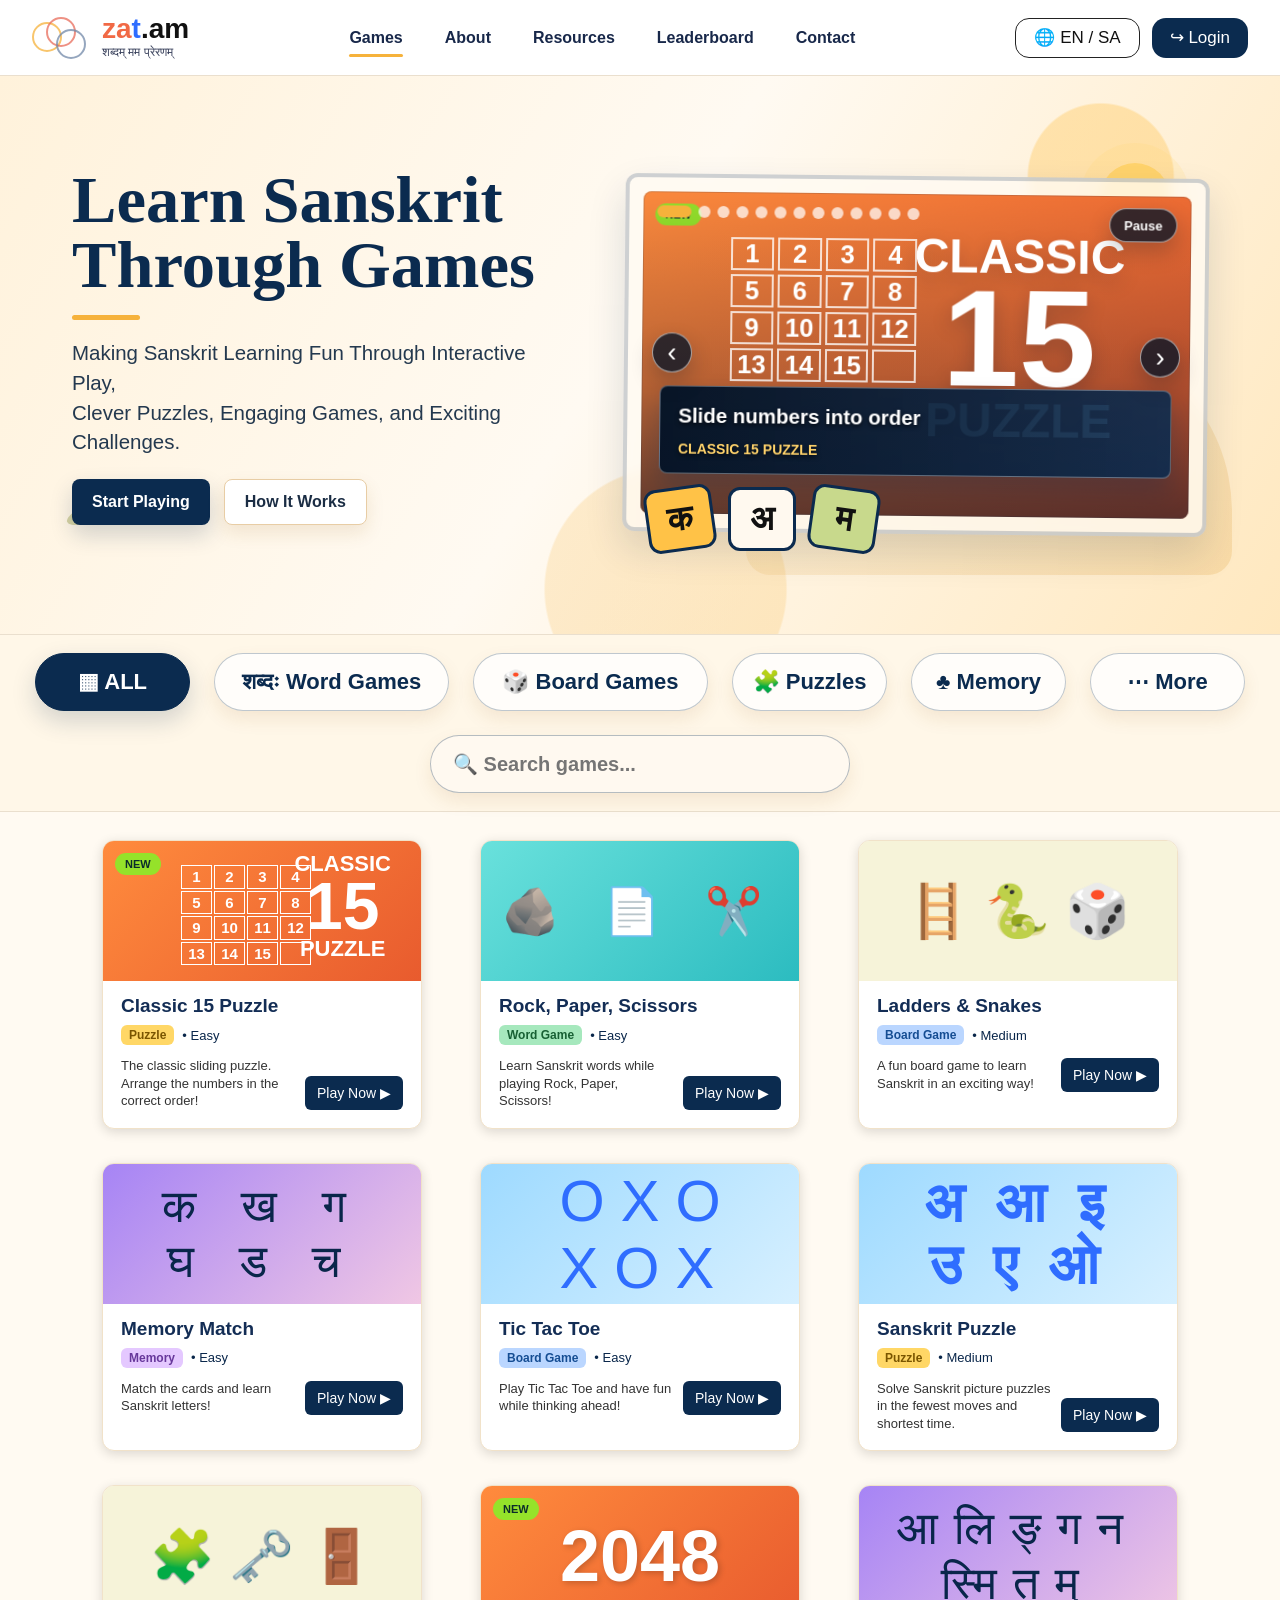
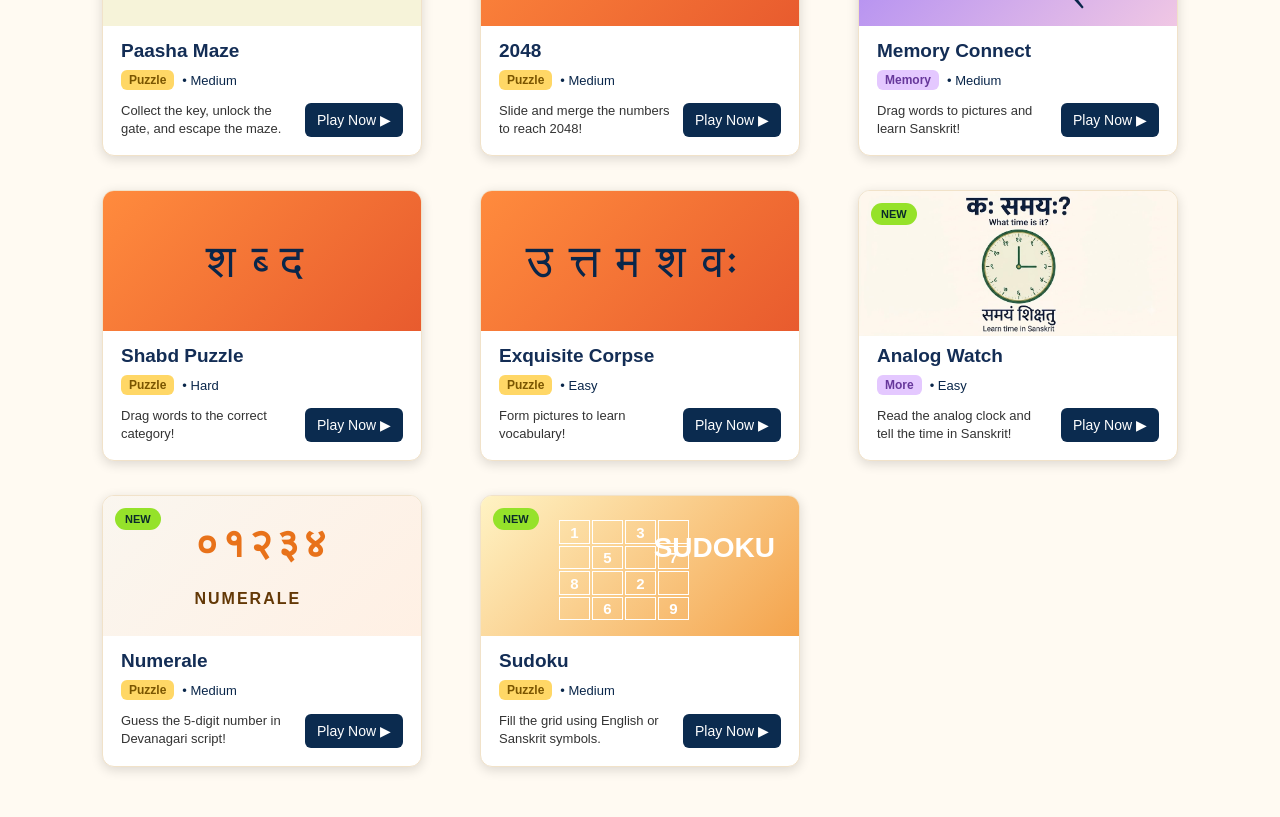
==== commit e0adccda: "Integrated Sanskrit puzzle-016 game." ====
--- a/index.html
+++ b/index.html
@@ -1145,6 +1145,7 @@
       </div>
     </div>
   </section>
+
   <section class="category-bar">
     <button class="category active" data-filter="all" data-i18n="catAll">▦ ALL</button>
     <button class="category wide" data-filter="word" data-i18n="catWord">शब्दः Word Games</button>
@@ -1274,7 +1275,48 @@
 
         <div class="game-bottom">
           <p data-i18n="tttDesc">Play Tic Tac Toe and have fun while thinking ahead!</p>
-          <a href="Games/Tic-Tac-Toe/tictactoe.html" class="play-btn" data-i18n="playNow">Play Now ▶</a>
+          <a href="Games/Tic-Tac-Toe/index.html"
+          class="play-btn"
+          data-i18n="playNow">
+          Play Now ▶
+          </a>
+        </div>
+      </div>
+    </article>
+
+      <article class="game-card"
+        data-category="puzzle"
+        data-title="sanskrit puzzle sliding puzzle picture game">
+<div class="game-image blue">
+
+    <div style="
+        font-size:56px;
+        color:#2f6dff;
+        font-weight:700;
+        line-height:1.1;
+        text-align:center;
+        letter-spacing:8px;
+        user-select:none;">
+        अ आ इ<br>
+        उ ए ओ
+    </div>
+
+</div>
+
+      <div class="game-content">
+        <h3>Sanskrit Puzzle</h3>
+        <div class="meta">
+          <span class="pill yellow-pill">Puzzle</span>
+          <span data-i18n="medium">• Medium</span>
+        </div>
+
+        <div class="game-bottom">
+        <p>Solve Sanskrit picture puzzles in the fewest moves and shortest time.</p>
+          <a href="Games/Sanskrit-Puzzle-016/index.html"
+          class="play-btn"
+          data-i18n="playNow">
+          Play Now ▶
+          </a>
         </div>
       </div>
     </article>
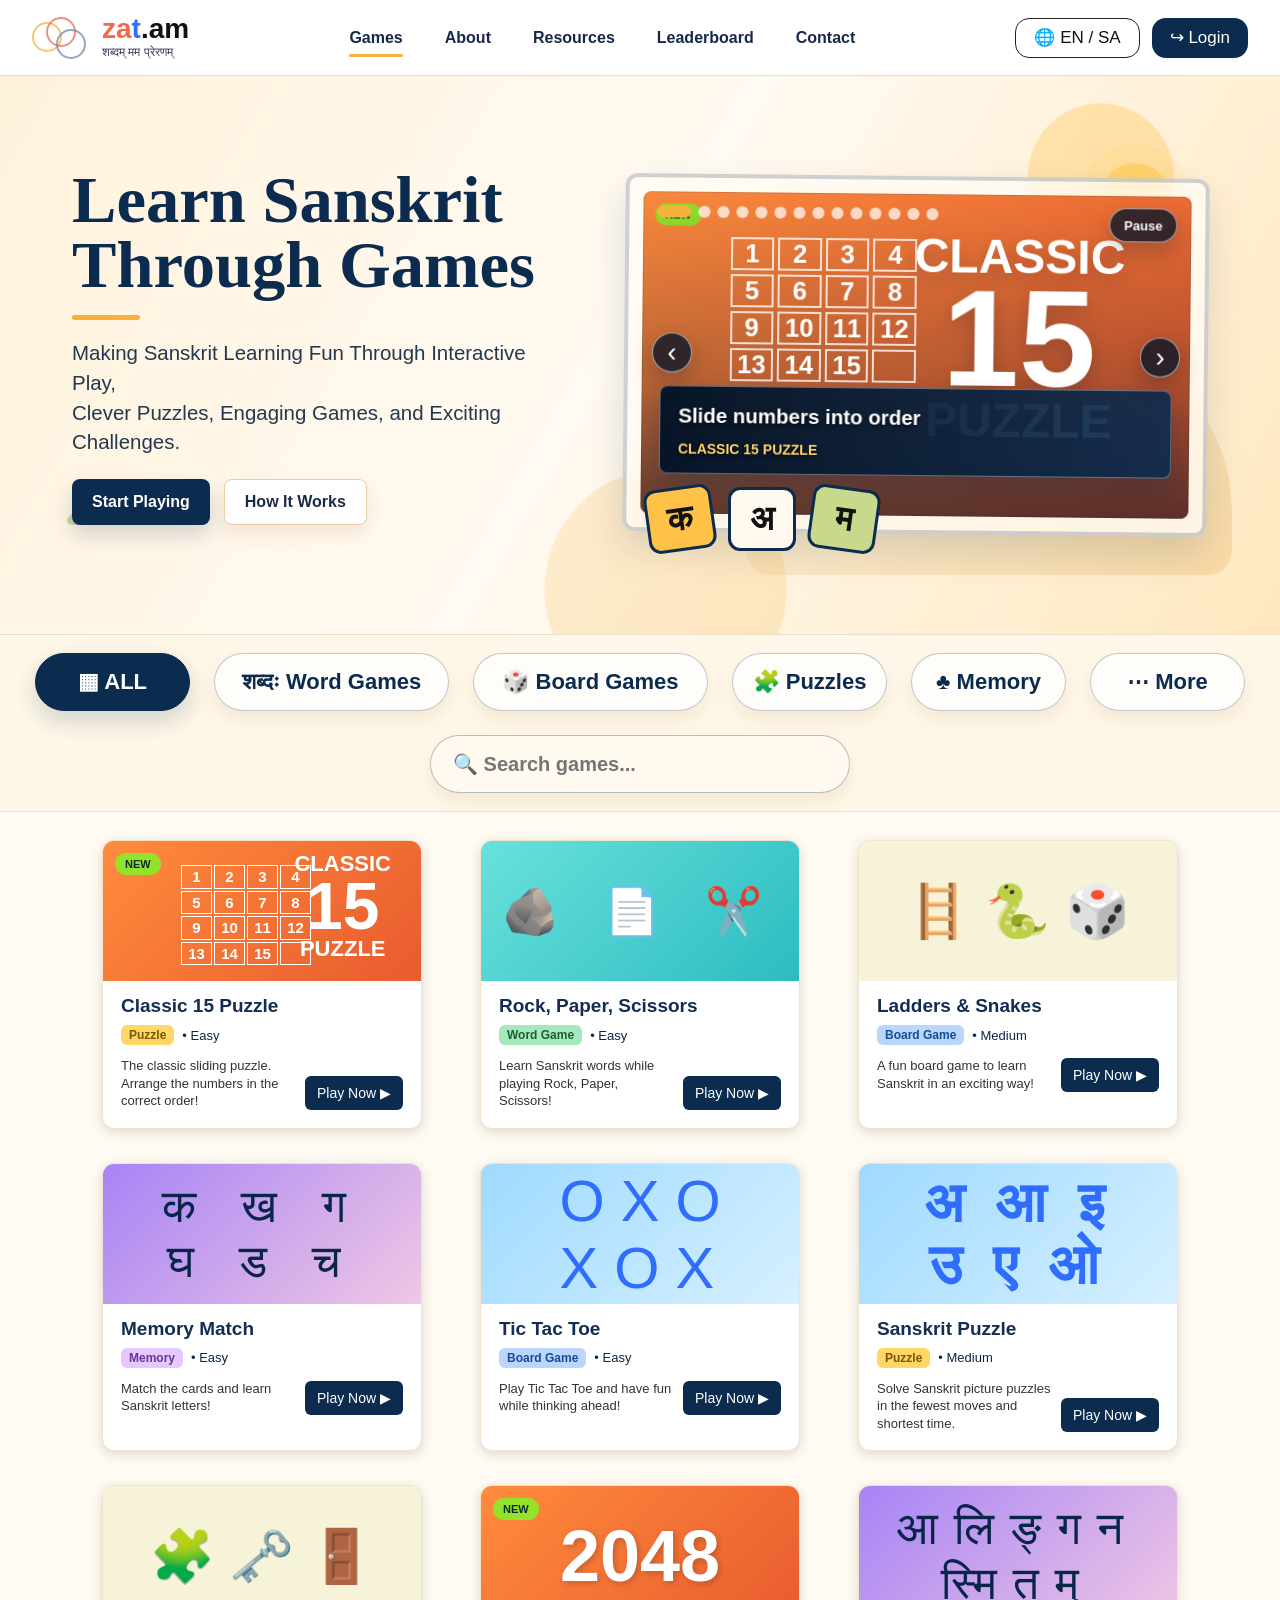
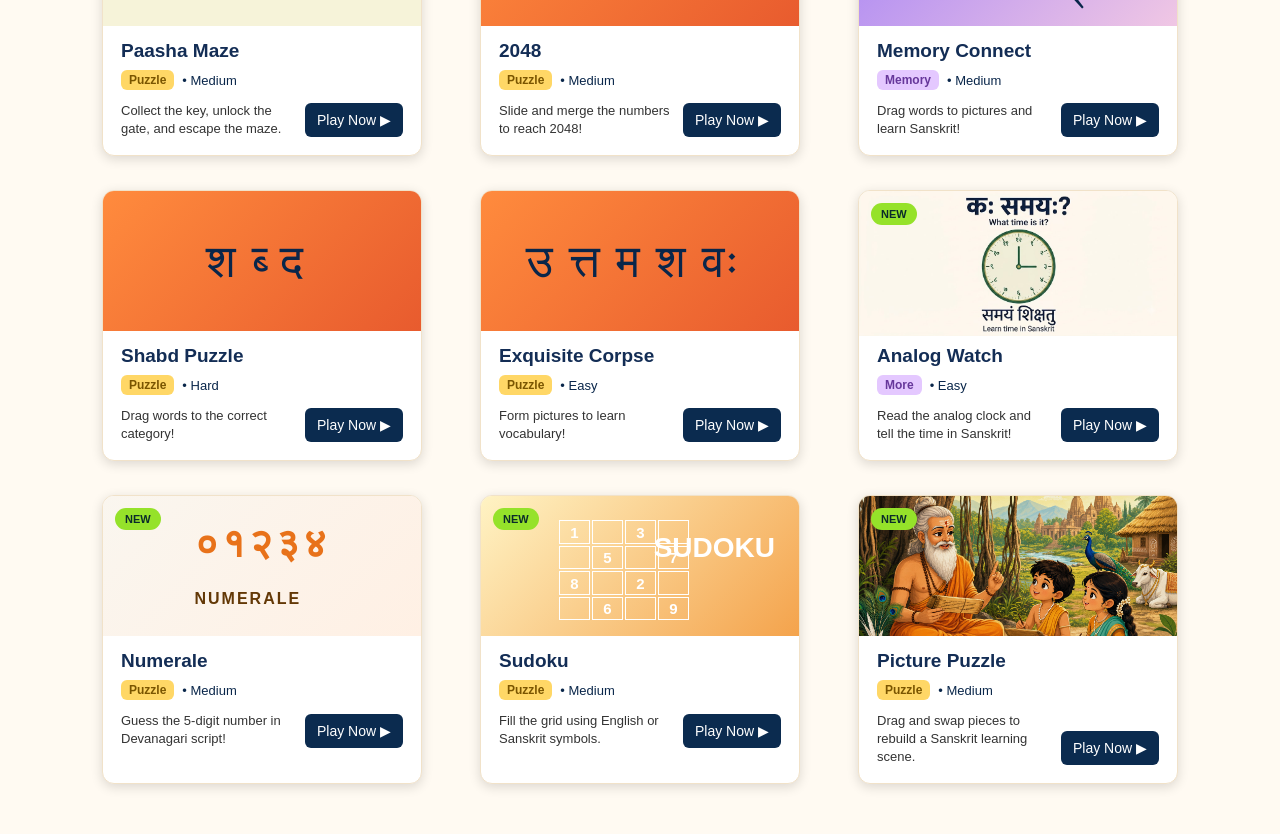
==== commit b6731290: "019-cs - Picture Puzzle game updated" ====
--- a/index.html
+++ b/index.html
@@ -713,6 +713,13 @@
       display: grid;
       place-items: center;
       transition: transform 0.24s ease;
+    }
+
+    .picture-puzzle-thumbnail {
+      overflow: hidden;
+      background:
+        linear-gradient(rgba(10, 36, 62, .04), rgba(10, 36, 62, .04)),
+        url("Games/019-cs(Picture Puzzel)/assets/gurukula.png") center 43% / cover no-repeat;
     }
 
     .orange {
@@ -1123,6 +1130,13 @@
           </div>
           <p class="slide-caption" data-i18n="slideSudoku">Fill the Sanskrit number grid<span>Sudoku</span></p>
         </div>
+        <div class="slide">
+          <div class="slide-preview">
+            <span class="new-tag" data-i18n="newTag">NEW</span>
+            <img src="Games/019-cs(Picture Puzzel)/assets/gurukula.png" alt="Picture Puzzle thumbnail">
+          </div>
+          <p class="slide-caption" data-i18n="slidePicturePuzzle">Rebuild the gurukula scene<span>Picture Puzzle</span></p>
+        </div>
         <div class="slide-dots" aria-hidden="true">
           <button class="slide-dot active" data-slide-target="0" type="button"></button>
           <button class="slide-dot" data-slide-target="1" type="button"></button>
@@ -1137,6 +1151,7 @@
           <button class="slide-dot" data-slide-target="10" type="button"></button>
           <button class="slide-dot" data-slide-target="11" type="button"></button>
           <button class="slide-dot" data-slide-target="12" type="button"></button>
+          <button class="slide-dot" data-slide-target="13" type="button"></button>
         </div>
         <button class="slide-arrow slide-prev" id="slidePrev" type="button"
           aria-label="Previous slide">&lsaquo;</button>
@@ -1145,6 +1160,7 @@
       </div>
     </div>
   </section>
+
 
   <section class="category-bar">
     <button class="category active" data-filter="all" data-i18n="catAll">▦ ALL</button>
@@ -1498,6 +1514,25 @@
         </div>
       </div>
     </article>
+
+    <article class="game-card" data-category="puzzle" data-title="picture puzzle jigsaw gurukula sanskrit drag pieces">
+      <div class="game-image picture-puzzle-thumbnail" role="img" aria-label="Gurukula picture puzzle">
+        <span class="new-tag" data-i18n="newTag">NEW</span>
+      </div>
+
+      <div class="game-content">
+        <h3 data-i18n="picturePuzzleTitle">Picture Puzzle</h3>
+        <div class="meta">
+          <span class="pill yellow-pill" data-i18n="puzzleTag">Puzzle</span>
+          <span data-i18n="medium">• Medium</span>
+        </div>
+
+        <div class="game-bottom">
+          <p data-i18n="picturePuzzleDesc">Drag and swap pieces to rebuild a Sanskrit learning scene.</p>
+          <a href="Games/019-cs(Picture Puzzel)/index.html" class="play-btn" data-i18n="playNow">Play Now ▶</a>
+        </div>
+      </div>
+    </article>
     <div class="empty-state" data-i18n="emptyState">No games available in this category yet.</div>
 
   </main>
@@ -1592,6 +1627,7 @@
         slideWatch: "Tell time in Sanskrit<span>Analog Watch</span>",
         slideNumerale: "Guess the Devanagari number<span>Numerale</span>",
         slideSudoku: "Fill the Sanskrit number grid<span>Sudoku</span>",
+        slidePicturePuzzle: "Rebuild the gurukula scene<span>Picture Puzzle</span>",
 
         catAll: "▦ ALL",
         catWord: "शब्दः Word Games",
@@ -1635,6 +1671,8 @@
         numeraleDesc: "Guess the 5-digit number in Devanagari script!",
         sudokuTitle: "Sudoku",
         sudokuDesc: "Fill the grid using English or Sanskrit symbols.",
+        picturePuzzleTitle: "Picture Puzzle",
+        picturePuzzleDesc: "Drag and swap pieces to rebuild a Sanskrit learning scene.",
 
         playNow: "Play Now ▶",
         emptyState: "No games found.",
@@ -1674,6 +1712,7 @@
         slideWatch: "संस्कृते समयं वद<span>घटिकायन्त्रम्</span>",
         slideNumerale: "देवनागरीसंख्यां अनुमानय<span>न्यूमरेल</span>",
         slideSudoku: "संस्कृतसंख्याजालकं पूरय<span>सुडोकू</span>",
+        slidePicturePuzzle: "गुरुकुलस्य चित्रं पुनर्निर्मीयताम्<span>चित्र-समस्या</span>",
 
         catAll: "▦ सर्वम्",
         catWord: "शब्दक्रीडाः",
@@ -1717,6 +1756,8 @@
         numeraleDesc: "देवनागरीलिप्या पञ्चाङ्कसंख्यां अनुमानयतु!",
         sudokuTitle: "सुडोकू",
         sudokuDesc: "आङ्ग्ल-संस्कृतचिह्नैः जालकं पूरय।",
+        picturePuzzleTitle: "चित्र-समस्या",
+        picturePuzzleDesc: "खण्डान् कर्षयित्वा संस्कृताध्ययनचित्रं पुनर्निर्मीयताम्।",
 
         playNow: "क्रीडतु ▶",
         emptyState: "क्रीडा न प्राप्ता।",
@@ -1944,4 +1985,4 @@
 
 </body>
 
-</html>+</html>
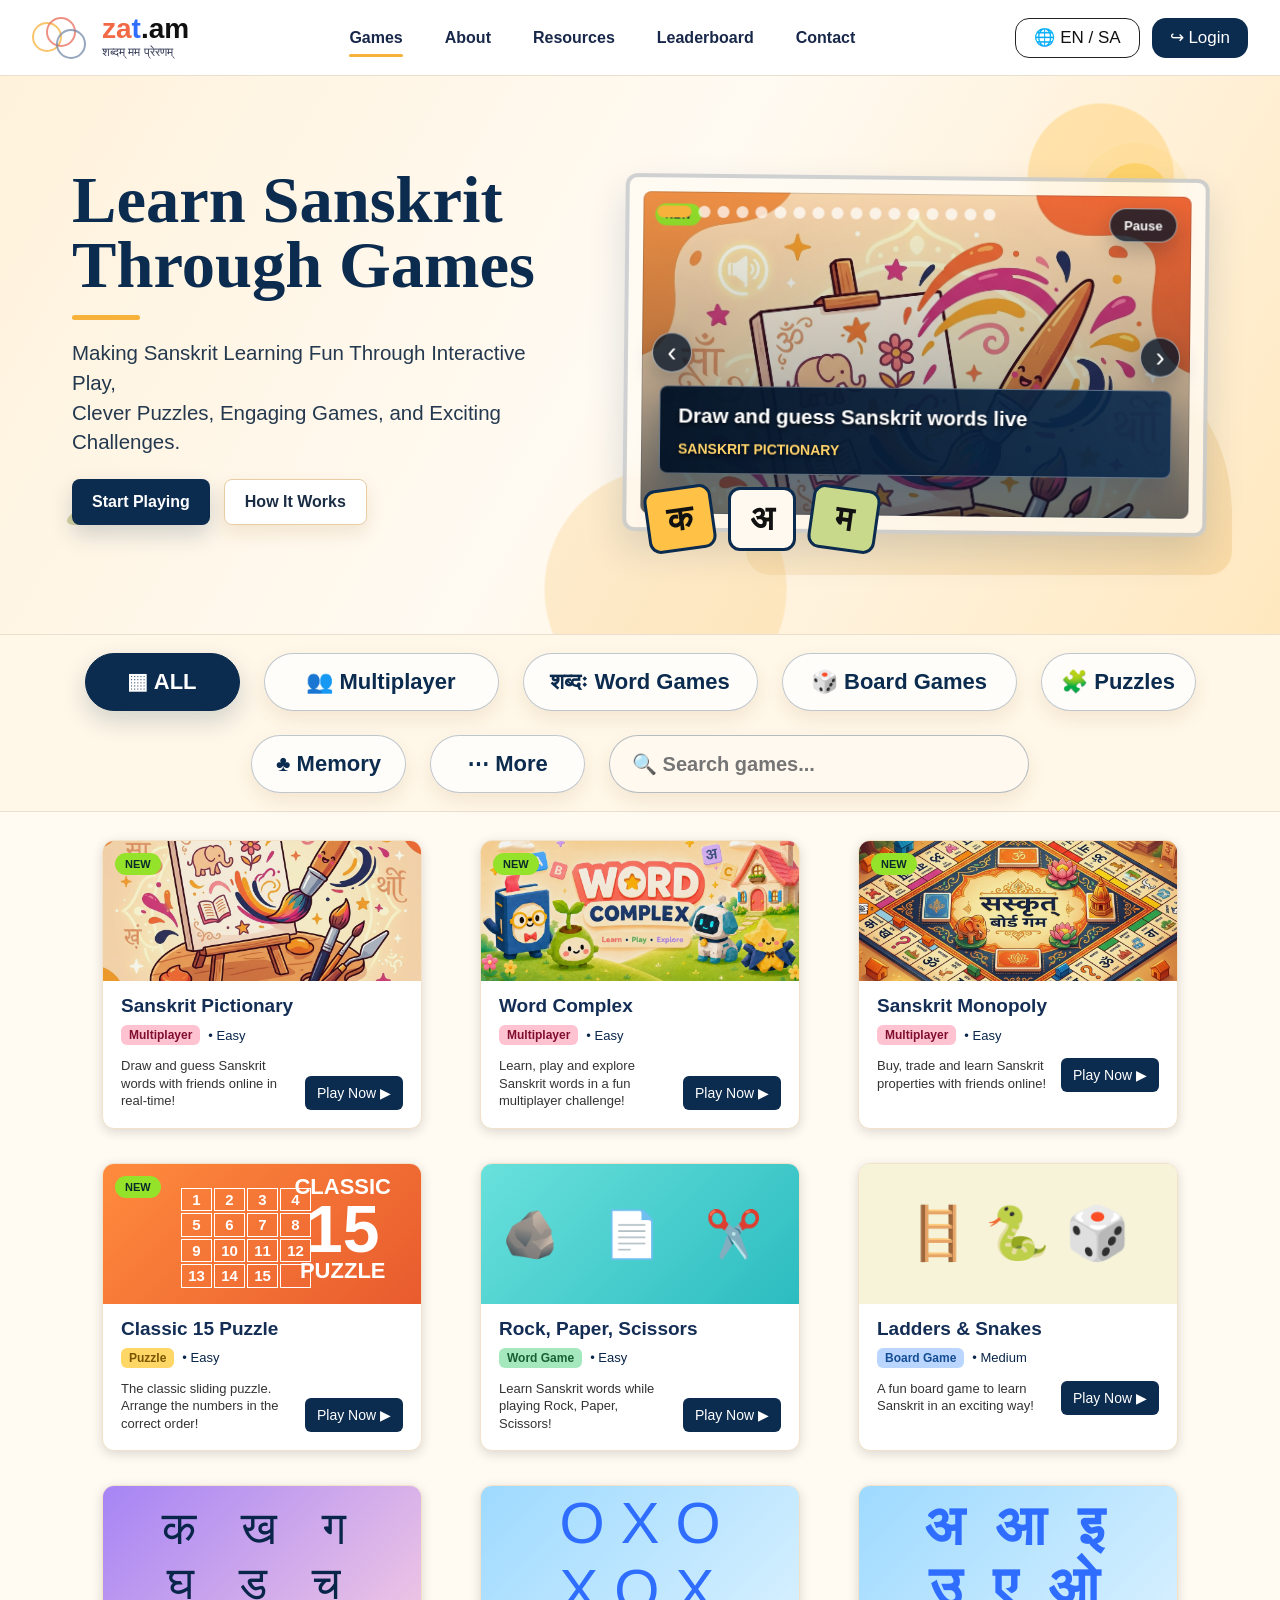
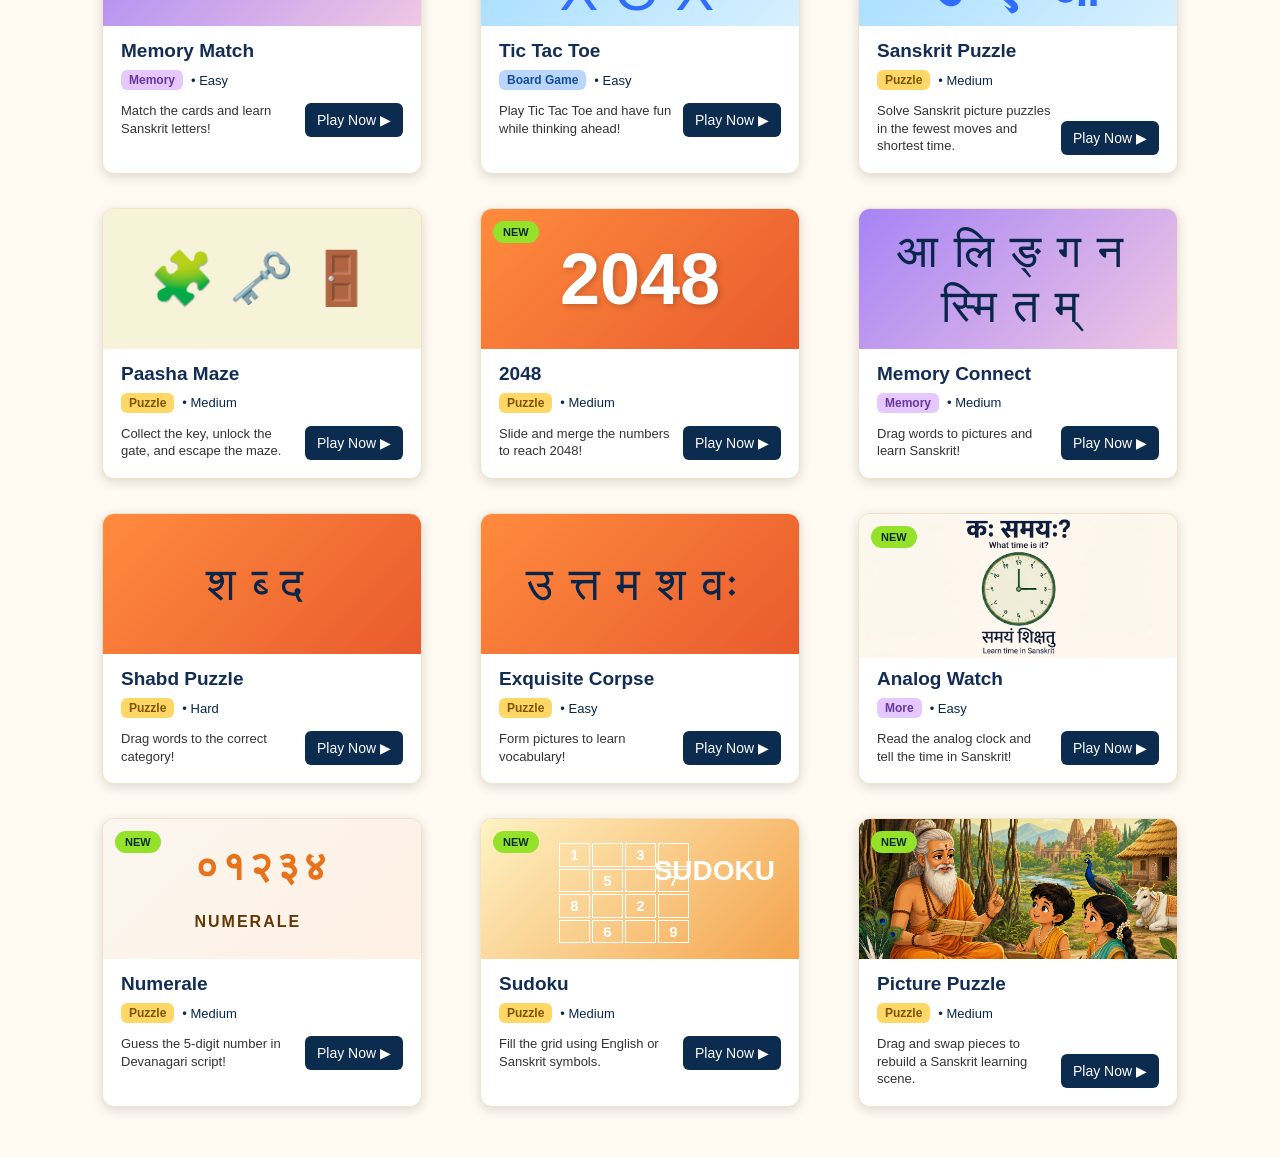
==== commit 5b106c5a: "added games and fixed issues" ====
--- a/index.html
+++ b/index.html
@@ -722,6 +722,27 @@
         url("Games/019-cs(Picture Puzzel)/assets/gurukula.png") center 43% / cover no-repeat;
     }
 
+    .pictionary-thumbnail {
+      overflow: hidden;
+      background:
+        linear-gradient(rgba(10, 36, 62, .04), rgba(10, 36, 62, .04)),
+        url("Games/SanskritPictionary/cover.png") center center / cover no-repeat;
+    }
+
+    .wordcomplex-thumbnail {
+      overflow: hidden;
+      background:
+        linear-gradient(rgba(10, 36, 62, .04), rgba(10, 36, 62, .04)),
+        url("Games/WordComplex/cover.jpg") center center / cover no-repeat;
+    }
+
+    .monopoly-thumbnail {
+      overflow: hidden;
+      background:
+        linear-gradient(rgba(10, 36, 62, .04), rgba(10, 36, 62, .04)),
+        url("Games/SanskritMonopoly/cover.png") center center / cover no-repeat;
+    }
+
     .orange {
       background: linear-gradient(135deg, #ff8b3d, #e85b2e);
     }
@@ -841,6 +862,11 @@
     .purple-pill {
       background: #e4c8ff;
       color: #67379b;
+    }
+
+    .pink-pill {
+      background: #ffc2d1;
+      color: #800e2e;
     }
 
     .game-bottom {
@@ -967,10 +993,93 @@
         min-width: 220px;
       }
     }
+
+    /* Custom modal */
+    .zatam-overlay {
+      position: fixed;
+      inset: 0;
+      z-index: 999;
+      background: rgba(11, 43, 79, 0.45);
+      backdrop-filter: blur(4px);
+      display: flex;
+      align-items: center;
+      justify-content: center;
+      opacity: 0;
+      pointer-events: none;
+      transition: opacity 0.25s ease;
+    }
+
+    .zatam-overlay.visible {
+      opacity: 1;
+      pointer-events: auto;
+    }
+
+    .zatam-modal {
+      background: #fffaf2;
+      border: 1.5px solid #eadfce;
+      border-radius: 16px;
+      box-shadow: 0 24px 48px rgba(11, 43, 79, 0.22);
+      max-width: 420px;
+      width: 90%;
+      padding: 32px 28px 24px;
+      text-align: center;
+      transform: translateY(18px) scale(0.96);
+      transition: transform 0.3s ease;
+    }
+
+    .zatam-overlay.visible .zatam-modal {
+      transform: translateY(0) scale(1);
+    }
+
+    .zatam-modal-icon {
+      width: 52px;
+      height: 52px;
+      margin: 0 auto 16px;
+      background: linear-gradient(135deg, #f6b23b, #ffd36b);
+      border-radius: 50%;
+      display: grid;
+      place-items: center;
+      font-size: 26px;
+      box-shadow: 0 6px 16px rgba(246, 178, 59, 0.3);
+    }
+
+    .zatam-modal p {
+      color: #24394f;
+      font-size: 16px;
+      line-height: 1.55;
+      margin-bottom: 22px;
+    }
+
+    .zatam-modal-btn {
+      background: #0b2b4f;
+      color: white;
+      border: none;
+      border-radius: 10px;
+      padding: 11px 36px;
+      font-size: 15px;
+      font-weight: 700;
+      cursor: pointer;
+      transition: transform 0.18s ease, box-shadow 0.18s ease, background 0.18s ease;
+    }
+
+    .zatam-modal-btn:hover {
+      background: #143d6b;
+      transform: translateY(-2px);
+      box-shadow: 0 8px 18px rgba(11, 43, 79, 0.2);
+    }
   </style>
 </head>
 
 <body>
+
+  <!-- Custom modal -->
+  <div class="zatam-overlay" id="zatamOverlay">
+    <div class="zatam-modal">
+      <div class="zatam-modal-icon">💡</div>
+      <p id="zatamModalMsg"></p>
+      <button class="zatam-modal-btn" id="zatamModalOk">OK</button>
+    </div>
+  </div>
 
   <header>
     <div class="logo">
@@ -1034,6 +1143,27 @@
       <div class="hero-card card3">म</div>
       <div class="game-slideshow" aria-label="Featured games">
         <div class="slide active">
+          <div class="slide-preview">
+            <span class="new-tag" data-i18n="newTag">NEW</span>
+            <img src="Games/SanskritPictionary/cover.png" alt="Sanskrit Pictionary thumbnail">
+          </div>
+          <p class="slide-caption" data-i18n="slidePictionary">Draw and guess Sanskrit words live<span>Sanskrit Pictionary</span></p>
+        </div>
+        <div class="slide">
+          <div class="slide-preview">
+            <span class="new-tag" data-i18n="newTag">NEW</span>
+            <img src="Games/WordComplex/cover.jpg" alt="Word Complex thumbnail">
+          </div>
+          <p class="slide-caption" data-i18n="slideWordComplex">Learn, play and explore Sanskrit words<span>Word Complex</span></p>
+        </div>
+        <div class="slide">
+          <div class="slide-preview">
+            <span class="new-tag" data-i18n="newTag">NEW</span>
+            <img src="Games/SanskritMonopoly/cover.png" alt="Sanskrit Monopoly thumbnail">
+          </div>
+          <p class="slide-caption" data-i18n="slideMonopoly">Buy, trade and learn Sanskrit properties<span>Sanskrit Monopoly</span></p>
+        </div>
+        <div class="slide">
           <div class="slide-preview orange">
             <span class="new-tag" data-i18n="newTag">NEW</span>
             <div class="slide-puzzle-grid" aria-hidden="true">
@@ -1152,6 +1282,9 @@
           <button class="slide-dot" data-slide-target="11" type="button"></button>
           <button class="slide-dot" data-slide-target="12" type="button"></button>
           <button class="slide-dot" data-slide-target="13" type="button"></button>
+          <button class="slide-dot" data-slide-target="14" type="button"></button>
+          <button class="slide-dot" data-slide-target="15" type="button"></button>
+          <button class="slide-dot" data-slide-target="16" type="button"></button>
         </div>
         <button class="slide-arrow slide-prev" id="slidePrev" type="button"
           aria-label="Previous slide">&lsaquo;</button>
@@ -1164,6 +1297,7 @@
 
   <section class="category-bar">
     <button class="category active" data-filter="all" data-i18n="catAll">▦ ALL</button>
+    <button class="category wide" data-filter="multiplayer" data-i18n="catMultiplayer">👥 Multiplayer</button>
     <button class="category wide" data-filter="word" data-i18n="catWord">शब्दः Word Games</button>
     <button class="category wide" data-filter="board" data-i18n="catBoard">🎲 Board Games</button>
     <button class="category" data-filter="puzzle" data-i18n="catPuzzle">🧩 Puzzles</button>
@@ -1175,6 +1309,63 @@
   </section>
 
   <main class="games" id="gamesSection">
+
+    <article class="game-card" data-category="multiplayer" data-title="sanskrit pictionary drawing guess word multiplayer game चित्रम्">
+      <div class="game-image pictionary-thumbnail" role="img" aria-label="Sanskrit Pictionary">
+        <span class="new-tag" data-i18n="newTag">NEW</span>
+      </div>
+
+      <div class="game-content">
+        <h3 data-i18n="pictionaryTitle">Sanskrit Pictionary</h3>
+        <div class="meta">
+          <span class="pill pink-pill" data-i18n="multiplayerTag">Multiplayer</span>
+          <span data-i18n="easy">• Easy</span>
+        </div>
+
+        <div class="game-bottom">
+          <p data-i18n="pictionaryDesc">Draw and guess Sanskrit words with friends online in real-time!</p>
+          <a href="https://sanskrit-pictionary.vercel.app/welcome" target="_blank" rel="noopener noreferrer" class="play-btn" data-i18n="playNow">Play Now ▶</a>
+        </div>
+      </div>
+    </article>
+
+    <article class="game-card" data-category="multiplayer" data-title="word complex learn play explore sanskrit words multiplayer">
+      <div class="game-image wordcomplex-thumbnail" role="img" aria-label="Word Complex">
+        <span class="new-tag" data-i18n="newTag">NEW</span>
+      </div>
+
+      <div class="game-content">
+        <h3 data-i18n="wordComplexTitle">Word Complex</h3>
+        <div class="meta">
+          <span class="pill pink-pill" data-i18n="multiplayerTag">Multiplayer</span>
+          <span data-i18n="easy">• Easy</span>
+        </div>
+
+        <div class="game-bottom">
+          <p data-i18n="wordComplexDesc">Learn, play and explore Sanskrit words in a fun multiplayer challenge!</p>
+          <a href="https://word-complex.vercel.app/" target="_blank" rel="noopener noreferrer" class="play-btn" data-i18n="playNow">Play Now ▶</a>
+        </div>
+      </div>
+    </article>
+
+    <article class="game-card" data-category="multiplayer" data-title="sanskrit monopoly board property trade buy sell multiplayer">
+      <div class="game-image monopoly-thumbnail" role="img" aria-label="Sanskrit Monopoly">
+        <span class="new-tag" data-i18n="newTag">NEW</span>
+      </div>
+
+      <div class="game-content">
+        <h3 data-i18n="monopolyTitle">Sanskrit Monopoly</h3>
+        <div class="meta">
+          <span class="pill pink-pill" data-i18n="multiplayerTag">Multiplayer</span>
+          <span data-i18n="easy">• Easy</span>
+        </div>
+
+        <div class="game-bottom">
+          <p data-i18n="monopolyDesc">Buy, trade and learn Sanskrit properties with friends online!</p>
+          <a href="https://sanskrit-monopoly.vercel.app/login" target="_blank" rel="noopener noreferrer" class="play-btn" data-i18n="playNow">Play Now ▶</a>
+        </div>
+      </div>
+    </article>
 
     <article class="game-card" data-category="puzzle" data-title="classic 15 puzzle fifteen sliding numbers">
       <div class="game-image orange">
@@ -1630,6 +1821,7 @@
         slidePicturePuzzle: "Rebuild the gurukula scene<span>Picture Puzzle</span>",
 
         catAll: "▦ ALL",
+        catMultiplayer: "👥 Multiplayer",
         catWord: "शब्दः Word Games",
         catBoard: "🎲 Board Games",
         catPuzzle: "🧩 Puzzles",
@@ -1637,6 +1829,16 @@
         catMore: "⋯ More",
 
         newTag: "NEW",
+        pictionaryTitle: "Sanskrit Pictionary",
+        pictionaryDesc: "Draw and guess Sanskrit words with friends online in real-time!",
+        slidePictionary: "Draw and guess Sanskrit words live<span>Sanskrit Pictionary</span>",
+        wordComplexTitle: "Word Complex",
+        wordComplexDesc: "Learn, play and explore Sanskrit words in a fun multiplayer challenge!",
+        slideWordComplex: "Learn, play and explore Sanskrit words<span>Word Complex</span>",
+        monopolyTitle: "Sanskrit Monopoly",
+        monopolyDesc: "Buy, trade and learn Sanskrit properties with friends online!",
+        slideMonopoly: "Buy, trade and learn Sanskrit properties<span>Sanskrit Monopoly</span>",
+        multiplayerTag: "Multiplayer",
         puzzleTitle: "Classic 15 Puzzle",
         puzzleTag: "Puzzle",
         wordTag: "Word Game",
@@ -1715,6 +1917,7 @@
         slidePicturePuzzle: "गुरुकुलस्य चित्रं पुनर्निर्मीयताम्<span>चित्र-समस्या</span>",
 
         catAll: "▦ सर्वम्",
+        catMultiplayer: "👥 बहुक्रीडकः",
         catWord: "शब्दक्रीडाः",
         catBoard: "🎲 फलकक्रीडाः",
         catPuzzle: "🧩 प्रहेलिकाः",
@@ -1722,6 +1925,16 @@
         catMore: "⋯ अधिकम्",
 
         newTag: "नूतनम्",
+        pictionaryTitle: "संस्कृत चित्रक्रीडा",
+        pictionaryDesc: "मित्रैः सह चित्राणि आलिख्य संस्कृतशब्दान् अनुमानयतु!",
+        slidePictionary: "चित्रं लिखित्वा संस्कृतशब्दान् अनुमानयतु<span>संस्कृत चित्रक्रीडा</span>",
+        wordComplexTitle: "शब्दसमुच्चयः",
+        wordComplexDesc: "बहुक्रीडके स्पर्धायां संस्कृतशब्दान् शिक्षस्व क्रीडस्व अन्वेषयस्व!",
+        slideWordComplex: "संस्कृतशब्दान् शिक्षस्व क्रीडस्व अन्वेषयस्व<span>शब्दसमुच्चयः</span>",
+        monopolyTitle: "संस्कृत एकाधिपत्यम्",
+        monopolyDesc: "मित्रैः सह संस्कृतसम्पत्तीन् क्रीणीय विक्रीणीय शिक्षस्व!",
+        slideMonopoly: "संस्कृतसम्पत्तीन् क्रीणीय विक्रीणीय शिक्षस्व<span>संस्कृत एकाधिपत्यम्</span>",
+        multiplayerTag: "बहुक्रीडकः",
         puzzleTitle: "१५ प्रहेलिका",
         puzzleTag: "प्रहेलिका",
         wordTag: "शब्दक्रीडा",
@@ -1874,7 +2087,7 @@
         await signInWithPopup(auth, provider);
       } catch (error) {
         console.error("Login error:", error);
-        alert(translations[currentLanguage].loginFailed);
+        showModal(translations[currentLanguage].loginFailed);
       }
     });
 
@@ -1966,14 +2179,33 @@
     });
 
     howItWorksBtn.addEventListener("click", () => {
-      alert(translations[currentLanguage].howText);
+      showModal(translations[currentLanguage].howText);
     });
 
     document.querySelectorAll(".coming-soon-btn").forEach(button => {
       button.addEventListener("click", () => {
-        alert(translations[currentLanguage].comingSoon);
+        showModal(translations[currentLanguage].comingSoon);
       });
     });
+
+    function showModal(message) {
+      const overlay = document.getElementById("zatamOverlay");
+      const msg = document.getElementById("zatamModalMsg");
+      const okBtn = document.getElementById("zatamModalOk");
+      msg.textContent = message;
+      overlay.classList.add("visible");
+      okBtn.focus();
+      function close() {
+        overlay.classList.remove("visible");
+        okBtn.removeEventListener("click", close);
+        overlay.removeEventListener("click", onOverlayClick);
+      }
+      function onOverlayClick(e) {
+        if (e.target === overlay) close();
+      }
+      okBtn.addEventListener("click", close);
+      overlay.addEventListener("click", onOverlayClick);
+    }
 
     showSlide(0);
     updateSlideshowToggle();
